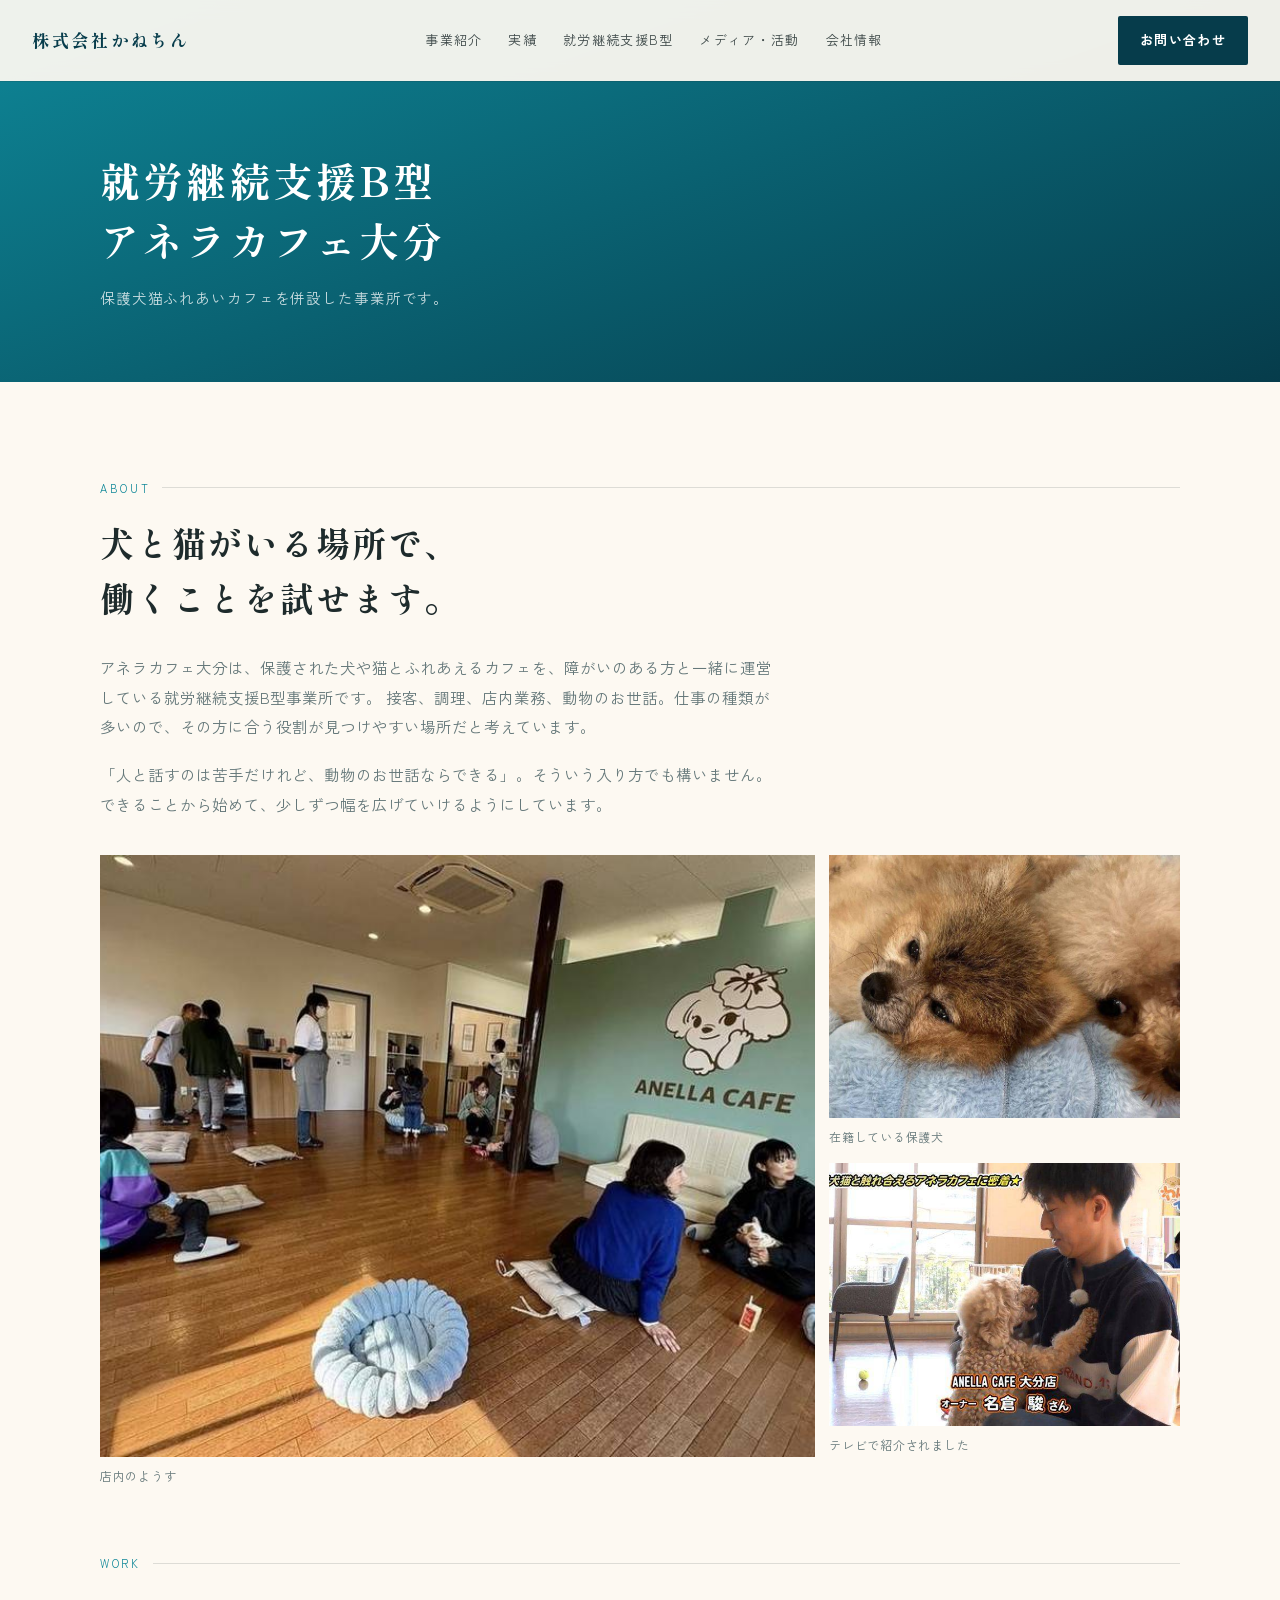
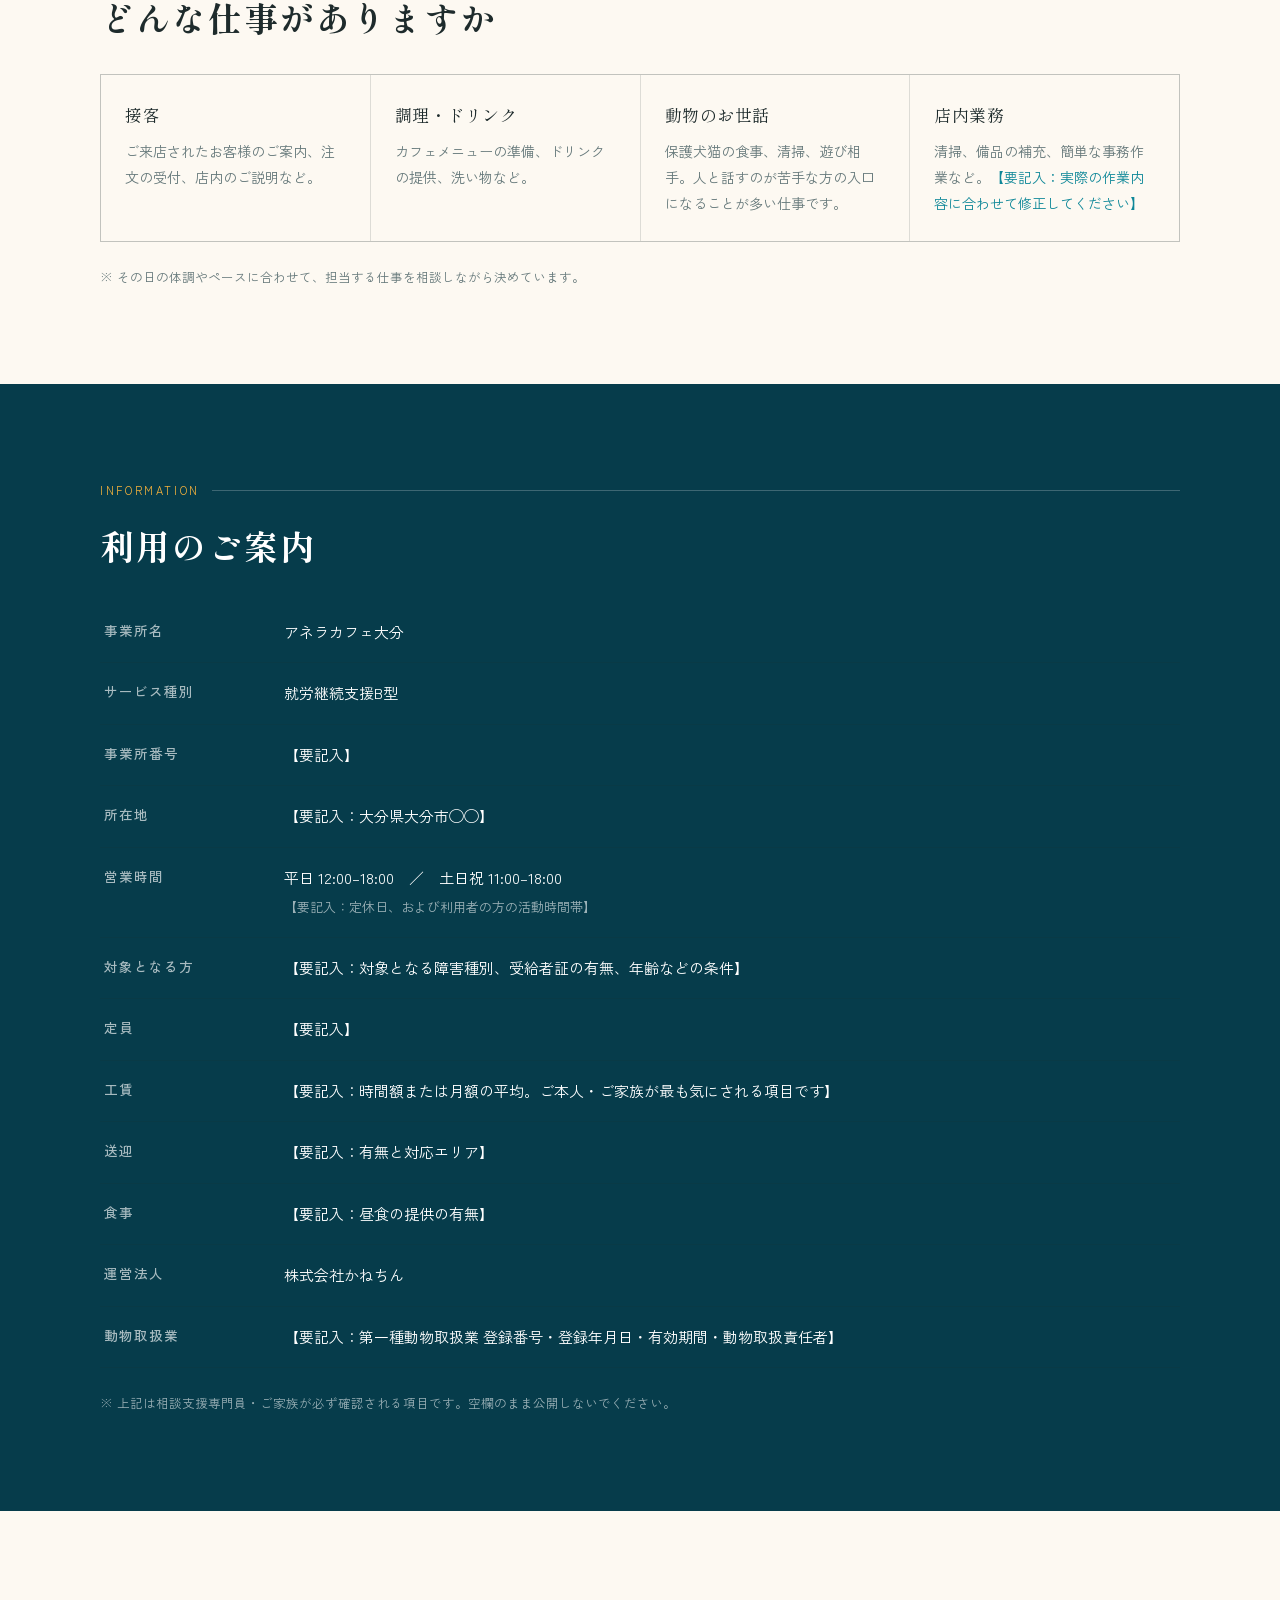
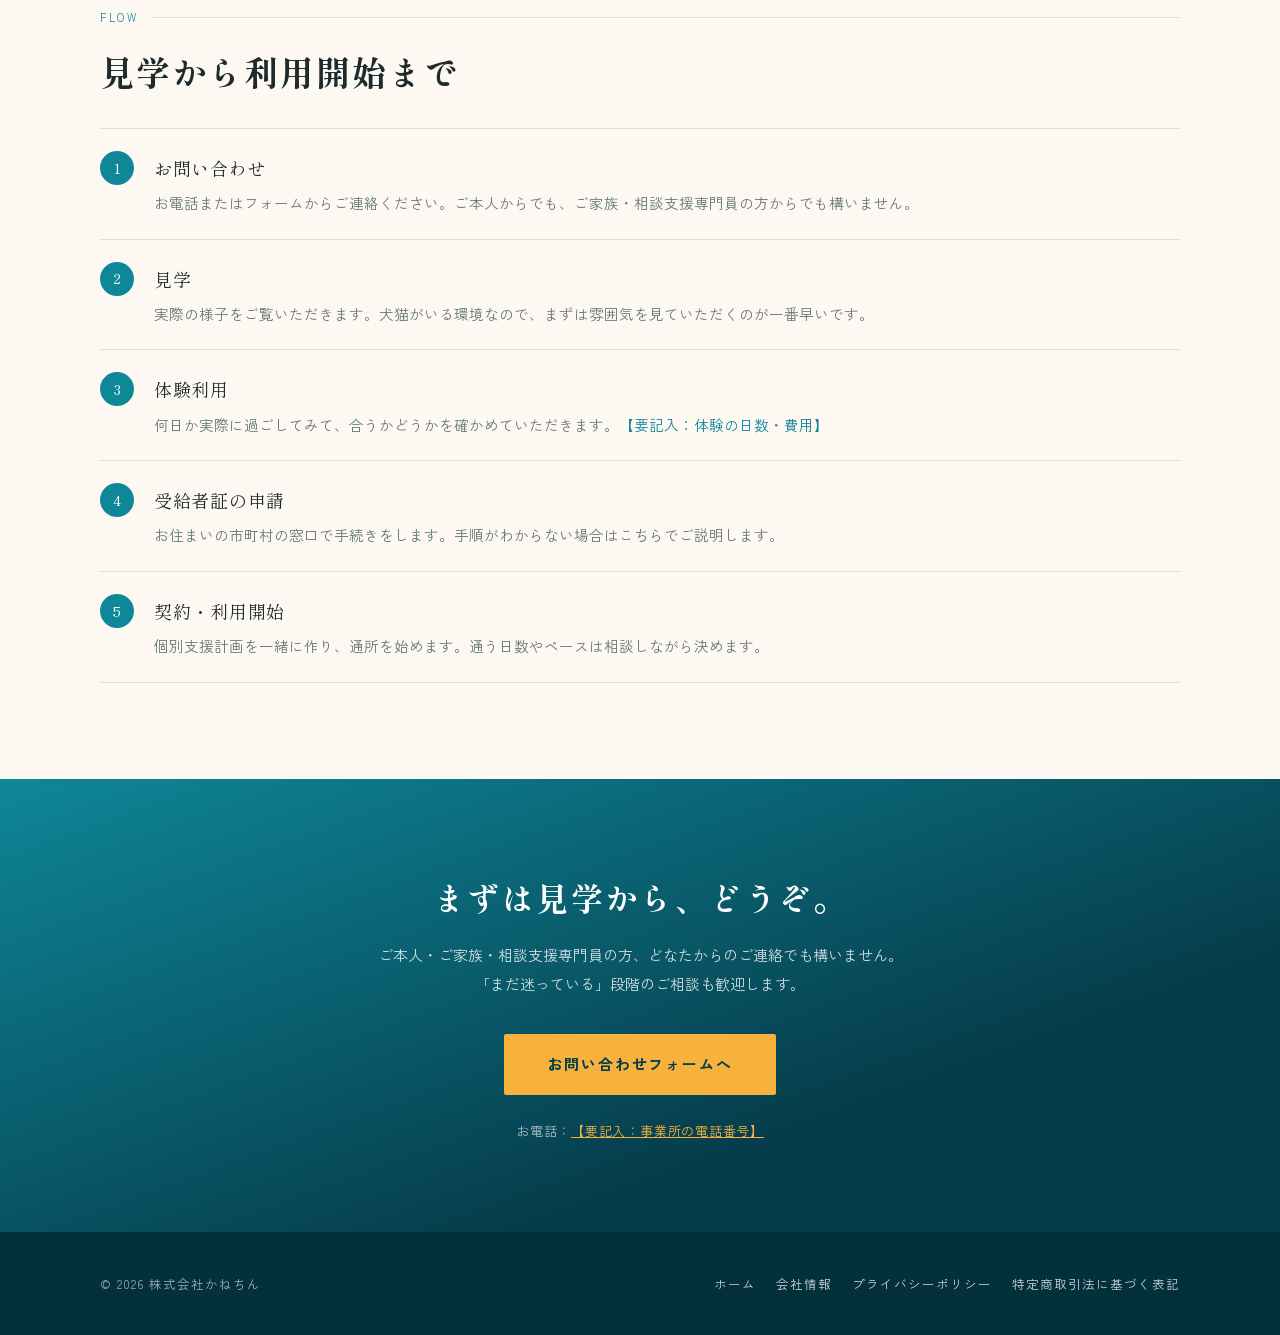
==== b-gata.html @ 8d13564e "fix: キャッシュバスターを追加（CSS キャッシュをバイパス）" ====
<!DOCTYPE html>
<html lang="ja">
<head>
<meta charset="UTF-8">
<meta name="viewport" content="width=device-width, initial-scale=1">
<title>就労継続支援B型 アネラカフェ大分｜株式会社かねちん</title>
<meta name="description" content="アネラカフェ大分は、保護犬猫ふれあいカフェを併設した就労継続支援B型事業所です。接客・調理・動物のお世話など、その方に合った働き方を一緒に見つけます。見学・体験を受け付けています。">

<link rel="icon" href="./favicon.png">
<link rel="preconnect" href="https://fonts.googleapis.com">
<link rel="preconnect" href="https://fonts.gstatic.com" crossorigin>
<link href="https://fonts.googleapis.com/css2?family=Shippori+Mincho+B1:wght@500;700&family=Zen+Kaku+Gothic+New:wght@400;500;700&display=swap" rel="stylesheet">
<link rel="stylesheet" href="./style.css?v=20260825">

<style>
.phead{background:linear-gradient(160deg,var(--sea),var(--sea-deep));color:#fff;padding:150px 0 70px}
.phead__ttl{font-family:var(--mincho);font-size:clamp(26px,5.6vw,40px);letter-spacing:.08em;line-height:1.5}
.phead__sub{margin-top:14px;color:rgba(255,255,255,.78);font-size:14.5px;letter-spacing:.06em}
.flow{counter-reset:step;display:grid;gap:0;border-top:1px solid var(--line)}
.flow__item{border-bottom:1px solid var(--line);padding:22px 0 22px 54px;position:relative}
.flow__item::before{
  counter-increment:step;content:counter(step);
  position:absolute;left:0;top:22px;width:34px;height:34px;border-radius:50%;
  background:var(--sea);color:#fff;display:flex;align-items:center;justify-content:center;
  font-family:var(--mincho);font-size:15px;
}
.flow__ttl{font-family:var(--mincho);font-size:18px;letter-spacing:.04em;margin-bottom:4px}
.flow__txt{font-size:14.5px;color:var(--gray)}
.work{display:grid;gap:1px;background:var(--line);border:1px solid var(--line)}
.work__cell{background:var(--sand);padding:24px}
.work__ttl{font-family:var(--mincho);font-size:17px;margin-bottom:8px;letter-spacing:.03em}
.work__txt{font-size:14px;color:var(--gray);line-height:1.85}
@media(min-width:720px){.work{grid-template-columns:repeat(2,1fr)}}
@media(min-width:1000px){.work{grid-template-columns:repeat(4,1fr)}}
</style>
</head>
<body>

<header class="hdr hdr--sub" id="hdr">
  <a href="./index.html" class="hdr__logo">
    <span class="hdr__logotext">株式会社かねちん</span>
    <!-- ロゴ画像が用意できたら上の行を消して下の2行を有効にしてください
    <img class="lg--light" src="./logo-white.svg" alt="株式会社かねちん">
    <img class="lg--dark" src="./logo.svg" alt="株式会社かねちん"> -->
  </a>
  <nav class="hdr__nav">
    <a href="./index.html#business">事業紹介</a>
    <a href="./jisseki.html">実績</a>
    <a href="./b-gata.html">就労継続支援B型</a>
    <a href="./index.html#media">メディア・活動</a>
    <a href="./index.html#company">会社情報</a>
  </nav>
  <button class="hdr__burger" id="burger" aria-label="メニューを開く" aria-expanded="false">
    <span></span><span></span><span></span>
  </button>
  <a class="hdr__cta" href="#contact">お問い合わせ</a>
</header>

<section class="phead">
  <div class="wrap">
    <h1 class="phead__ttl">就労継続支援B型<br>アネラカフェ大分</h1>
    <p class="phead__sub">保護犬猫ふれあいカフェを併設した事業所です。</p>
  </div>
</section>

<!-- ============ 概要 ============ -->
<section class="sec">
  <div class="wrap reveal">
    <p class="eyebrow">ABOUT</p>
    <h2 class="h2">犬と猫がいる場所で、<br>働くことを試せます。</h2>
    <p class="lead">
      アネラカフェ大分は、保護された犬や猫とふれあえるカフェを、障がいのある方と一緒に運営している就労継続支援B型事業所です。
      接客、調理、店内業務、動物のお世話。仕事の種類が多いので、その方に合う役割が見つけやすい場所だと考えています。
    </p>
    <p class="lead" style="margin-top:1.2em">
      「人と話すのは苦手だけれど、動物のお世話ならできる」。そういう入り方でも構いません。
      できることから始めて、少しずつ幅を広げていけるようにしています。
    </p>
    <div class="gallery gallery--wide" style="margin-top:36px">
      <figure>
        <img src="./img/anella-tennai.jpg" alt="アネラカフェ大分の店内" loading="lazy">
        <figcaption>店内のようす</figcaption>
      </figure>
      <figure>
        <img src="./img/biz-anella.jpg" alt="カフェでくつろぐ保護犬" loading="lazy">
        <figcaption>在籍している保護犬</figcaption>
      </figure>
      <figure>
        <img src="./img/media-anella-tv.jpg" alt="テレビで紹介された様子" loading="lazy">
        <figcaption>テレビで紹介されました</figcaption>
      </figure>
    </div>
  </div>
</section>

<!-- ============ 仕事の内容 ============ -->
<section class="sec sec--tight">
  <div class="wrap reveal">
    <p class="eyebrow">WORK</p>
    <h2 class="h2">どんな仕事がありますか</h2>
    <div class="work">
      <div class="work__cell">
        <div class="work__ttl">接客</div>
        <p class="work__txt">ご来店されたお客様のご案内、注文の受付、店内のご説明など。</p>
      </div>
      <div class="work__cell">
        <div class="work__ttl">調理・ドリンク</div>
        <p class="work__txt">カフェメニューの準備、ドリンクの提供、洗い物など。</p>
      </div>
      <div class="work__cell">
        <div class="work__ttl">動物のお世話</div>
        <p class="work__txt">保護犬猫の食事、清掃、遊び相手。人と話すのが苦手な方の入口になることが多い仕事です。</p>
      </div>
      <div class="work__cell">
        <div class="work__ttl">店内業務</div>
        <p class="work__txt">清掃、備品の補充、簡単な事務作業など。<span style="color:var(--sea)">【要記入：実際の作業内容に合わせて修正してください】</span></p>
      </div>
    </div>
    <p class="note">
      ※ その日の体調やペースに合わせて、担当する仕事を相談しながら決めています。
    </p>
  </div>
</section>

<!-- ============ 利用のご案内 ============ -->
<section class="sec sec--dark">
  <div class="wrap reveal">
    <p class="eyebrow">INFORMATION</p>
    <h2 class="h2">利用のご案内</h2>
    <table class="table" style="color:#fff">
      <tr><th style="color:rgba(255,255,255,.65)">事業所名</th><td>アネラカフェ大分</td></tr>
      <tr><th style="color:rgba(255,255,255,.65)">サービス種別</th><td>就労継続支援B型</td></tr>
      <tr><th style="color:rgba(255,255,255,.65)">事業所番号</th><td>【要記入】</td></tr>
      <tr><th style="color:rgba(255,255,255,.65)">所在地</th><td>【要記入：大分県大分市◯◯】</td></tr>
      <tr><th style="color:rgba(255,255,255,.65)">営業時間</th><td>平日 12:00–18:00　／　土日祝 11:00–18:00<br><span style="color:rgba(255,255,255,.6);font-size:13px">【要記入：定休日、および利用者の方の活動時間帯】</span></td></tr>
      <tr><th style="color:rgba(255,255,255,.65)">対象となる方</th><td>【要記入：対象となる障害種別、受給者証の有無、年齢などの条件】</td></tr>
      <tr><th style="color:rgba(255,255,255,.65)">定員</th><td>【要記入】</td></tr>
      <tr><th style="color:rgba(255,255,255,.65)">工賃</th><td>【要記入：時間額または月額の平均。ご本人・ご家族が最も気にされる項目です】</td></tr>
      <tr><th style="color:rgba(255,255,255,.65)">送迎</th><td>【要記入：有無と対応エリア】</td></tr>
      <tr><th style="color:rgba(255,255,255,.65)">食事</th><td>【要記入：昼食の提供の有無】</td></tr>
      <tr><th style="color:rgba(255,255,255,.65)">運営法人</th><td>株式会社かねちん</td></tr>
      <tr><th style="color:rgba(255,255,255,.65)">動物取扱業</th><td>【要記入：第一種動物取扱業 登録番号・登録年月日・有効期間・動物取扱責任者】</td></tr>
    </table>
    <p class="note">※ 上記は相談支援専門員・ご家族が必ず確認される項目です。空欄のまま公開しないでください。</p>
  </div>
</section>

<!-- ============ 見学から利用開始まで ============ -->
<section class="sec">
  <div class="wrap reveal">
    <p class="eyebrow">FLOW</p>
    <h2 class="h2">見学から利用開始まで</h2>
    <div class="flow">
      <div class="flow__item">
        <div class="flow__ttl">お問い合わせ</div>
        <p class="flow__txt">お電話またはフォームからご連絡ください。ご本人からでも、ご家族・相談支援専門員の方からでも構いません。</p>
      </div>
      <div class="flow__item">
        <div class="flow__ttl">見学</div>
        <p class="flow__txt">実際の様子をご覧いただきます。犬猫がいる環境なので、まずは雰囲気を見ていただくのが一番早いです。</p>
      </div>
      <div class="flow__item">
        <div class="flow__ttl">体験利用</div>
        <p class="flow__txt">何日か実際に過ごしてみて、合うかどうかを確かめていただきます。<span style="color:var(--sea)">【要記入：体験の日数・費用】</span></p>
      </div>
      <div class="flow__item">
        <div class="flow__ttl">受給者証の申請</div>
        <p class="flow__txt">お住まいの市町村の窓口で手続きをします。手順がわからない場合はこちらでご説明します。</p>
      </div>
      <div class="flow__item">
        <div class="flow__ttl">契約・利用開始</div>
        <p class="flow__txt">個別支援計画を一緒に作り、通所を始めます。通う日数やペースは相談しながら決めます。</p>
      </div>
    </div>
  </div>
</section>

<!-- ============ お問い合わせ ============ -->
<section class="cta" id="contact">
  <div class="wrap">
    <h2 class="cta__title">まずは見学から、どうぞ。</h2>
    <p class="cta__text">
      ご本人・ご家族・相談支援専門員の方、どなたからのご連絡でも構いません。<br>「まだ迷っている」段階のご相談も歓迎します。
    </p>
    <a class="btn" href="./index.html#contact">お問い合わせフォームへ</a>
    <p class="cta__sub">お電話：<a href="tel:0000000000">【要記入：事業所の電話番号】</a></p>
  </div>
</section>

<footer class="ftr">
  <div class="wrap ftr__inner">
    <div>
      <!-- ロゴ画像：<img class="ftr__logo" src="./logo-white.svg" alt="株式会社かねちん"> -->
      © <span id="yr"></span> 株式会社かねちん
    </div>
    <div class="ftr__links">
      <a href="./index.html">ホーム</a>
      <a href="./index.html#company">会社情報</a>
      <a href="./privacy.html">プライバシーポリシー</a>
      <a href="./tokushoho.html">特定商取引法に基づく表記</a>
    </div>
  </div>
</footer>

<script>
document.getElementById('yr').textContent = new Date().getFullYear();
const hdr = document.getElementById('hdr');
// モバイルメニュー
const burger = document.getElementById('burger');
if (burger) {
  const toggle = (open) => {
    hdr.classList.toggle('is-open', open);
    burger.setAttribute('aria-expanded', open ? 'true' : 'false');
    document.body.style.overflow = open ? 'hidden' : '';
  };
  burger.addEventListener('click', () => toggle(!hdr.classList.contains('is-open')));
  hdr.querySelectorAll('.hdr__nav a').forEach(a => a.addEventListener('click', () => toggle(false)));
  document.addEventListener('keydown', e => { if (e.key === 'Escape') toggle(false); });
}

const io = new IntersectionObserver((es) => {
  es.forEach(e => { if (e.isIntersecting) { e.target.classList.add('is-in'); io.unobserve(e.target); } });
}, {threshold:.12});
document.querySelectorAll('.reveal').forEach(el => io.observe(el));
</script>
</body>
</html>
---- style.css ----
/* ===========================================================
   株式会社かねちん コーポレートサイト 共通スタイル
   テーマ：宮崎の南国感（日向灘のターコイズ／夕陽／ハイビスカス）
   =========================================================== */
:root{
  --sea-deep:#063C4B;    /* 日向灘の深いところ */
  --sea:#0E8798;         /* 海 */
  --sea-bright:#35B6C0;  /* 浅瀬 */
  --sun:#F6B23C;         /* 陽 */
  --hibiscus:#E8563F;    /* ハイビスカス */
  --palm:#1C6B57;        /* 椰子 */
  --sand:#FDF9F2;        /* 白砂 */
  --sumi:#1E2B2C;
  --gray:#65787A;
  --line:rgba(30,43,44,.14);

  --mincho:"Shippori Mincho B1","Hiragino Mincho ProN",serif;
  --gothic:"Zen Kaku Gothic New","Hiragino Kaku Gothic ProN",sans-serif;
}

*{box-sizing:border-box;margin:0;padding:0}
html{scroll-behavior:smooth}
body{
  font-family:var(--gothic);color:var(--sumi);background:var(--sand);
  line-height:1.9;font-size:16px;-webkit-font-smoothing:antialiased;
}
a{color:inherit}
img{max-width:100%;display:block}
.wrap{width:min(1080px,90vw);margin:0 auto;position:relative}

/* ---------- ヘッダー ---------- */
.hdr{
  position:fixed;top:0;left:0;right:0;z-index:50;
  display:flex;align-items:center;justify-content:space-between;
  padding:16px min(5vw,32px);transition:background .4s ease,box-shadow .4s ease;
}
.hdr.is-solid{background:rgba(253,249,242,.94);box-shadow:0 1px 0 var(--line);backdrop-filter:blur(8px)}
.hdr__logo{display:flex;align-items:center;gap:10px;font-family:var(--mincho);font-weight:700;font-size:17px;letter-spacing:.16em;color:#fff;transition:color .4s ease;text-decoration:none}
.hdr__logo img{height:30px;width:auto}
.hdr__logo .lg--light{display:block}
.hdr__logo .lg--dark{display:none}
.hdr.is-solid .hdr__logo,.hdr--sub .hdr__logo{color:var(--sea-deep)}
.hdr.is-solid .hdr__logo .lg--light,.hdr--sub .hdr__logo .lg--light{display:none}
.hdr.is-solid .hdr__logo .lg--dark,.hdr--sub .hdr__logo .lg--dark{display:block}
.hdr__nav{display:none;gap:26px;font-size:13px;letter-spacing:.1em}
.hdr__nav a{color:#fff;text-decoration:none;opacity:.85;transition:opacity .2s,color .4s}
.hdr__nav a:hover{opacity:1}
.hdr.is-solid .hdr__nav a,.hdr--sub .hdr__nav a{color:var(--sumi)}
@media(min-width:900px){.hdr__nav{display:flex}}
.hdr--sub{background:rgba(253,249,242,.94);box-shadow:0 1px 0 var(--line);backdrop-filter:blur(8px)}

/* ---------- 椰子の葉の装飾 ---------- */
.palm{position:absolute;pointer-events:none;opacity:.13;z-index:1}
.palm--tl{top:-30px;left:-70px;width:280px;transform:rotate(12deg)}
.palm--br{bottom:-50px;right:-80px;width:340px;transform:rotate(-160deg)}
.palm--sec{top:20px;right:-60px;width:190px;opacity:.07;transform:rotate(-24deg)}
@media(max-width:720px){.palm--tl{width:180px;left:-60px}.palm--br{width:210px;right:-70px}.palm--sec{display:none}}

/* ---------- セクション共通 ---------- */
.sec{padding:96px 0;position:relative;overflow:hidden}
.sec--tight{padding-top:0}
.sec--dark{background:var(--sea-deep);color:#fff}
.sec--sea{background:linear-gradient(165deg,var(--sea) 0%,var(--sea-deep) 100%);color:#fff}
.eyebrow{font-size:11px;letter-spacing:.24em;color:var(--sea);display:flex;align-items:center;gap:12px;margin-bottom:18px}
.eyebrow::after{content:"";flex:1;height:1px;background:var(--line)}
.sec--dark .eyebrow,.sec--sea .eyebrow{color:var(--sun)}
.sec--dark .eyebrow::after,.sec--sea .eyebrow::after{background:rgba(255,255,255,.22)}
.h2{font-family:var(--mincho);font-weight:700;font-size:clamp(24px,4.6vw,34px);line-height:1.6;letter-spacing:.06em;margin-bottom:28px}
.h3{font-family:var(--mincho);font-weight:700;font-size:clamp(18px,3vw,22px);letter-spacing:.05em;margin-bottom:16px}
.lead{max-width:44em;color:var(--gray);font-size:15.5px}
.sec--dark .lead,.sec--sea .lead{color:rgba(255,255,255,.8)}
.note{font-size:12.5px;color:var(--gray);line-height:1.8;margin-top:24px}
.sec--dark .note,.sec--sea .note{color:rgba(255,255,255,.58)}

.reveal{opacity:0;transform:translateY(24px);transition:opacity .8s ease,transform .8s cubic-bezier(.16,1,.3,1)}
.reveal.is-in{opacity:1;transform:none}

/* ---------- 数字 ---------- */
.stats{display:grid;grid-template-columns:repeat(2,1fr);gap:1px;background:rgba(255,255,255,.18);border:1px solid rgba(255,255,255,.18);position:relative;z-index:2}
.stats__cell{background:var(--sea-deep);padding:28px 20px}
.stats__num{font-family:var(--mincho);font-size:clamp(28px,6.4vw,42px);color:var(--sun);line-height:1.2;letter-spacing:.02em}
.stats__num em{font-style:normal;font-size:.48em;margin-left:3px}
.stats__label{font-size:12px;letter-spacing:.1em;color:rgba(255,255,255,.72);margin-top:8px}
@media(min-width:760px){.stats{grid-template-columns:repeat(4,1fr)}}

/* ---------- 事業 ---------- */
.biz{border-top:1px solid var(--line);position:relative;z-index:2}
.biz__item{border-bottom:1px solid var(--line);padding:36px 0;display:grid;gap:14px}
.biz__tag{font-size:11px;letter-spacing:.18em;color:#fff;background:var(--sea);border-radius:2px;padding:4px 12px;justify-self:start}
.biz__item:nth-child(2) .biz__tag{background:var(--palm)}
.biz__item:nth-child(3) .biz__tag{background:var(--hibiscus)}
.biz__item:nth-child(4) .biz__tag{background:var(--sun);color:var(--sea-deep)}
.biz__name{font-family:var(--mincho);font-size:clamp(20px,3.6vw,26px);font-weight:700;letter-spacing:.04em}
.biz__name small{display:block;font-family:var(--gothic);font-size:12px;letter-spacing:.14em;color:var(--gray);font-weight:400;margin-top:6px}
.biz__desc{color:var(--gray);font-size:15px;max-width:40em}
.biz__link{font-size:13px;letter-spacing:.1em;color:var(--sea);text-decoration:none;border-bottom:1px solid currentColor;padding-bottom:2px;justify-self:start}
.biz__link:hover{color:var(--hibiscus)}
@media(min-width:900px){
  .biz__item{grid-template-columns:190px 1fr;align-items:start;column-gap:40px;padding:44px 0}
  .biz__tag{grid-row:span 5}
}

/* ---------- 実績カード ---------- */
.cases{display:grid;gap:1px;background:var(--line);border:1px solid var(--line);position:relative;z-index:2}
.case{background:var(--sand);padding:30px 26px;display:flex;flex-direction:column;gap:10px}
.sec--dark .cases,.sec--sea .cases{background:rgba(255,255,255,.18);border-color:rgba(255,255,255,.18)}
.sec--dark .case,.sec--sea .case{background:var(--sea-deep)}
.case__field{font-size:11px;letter-spacing:.16em;color:var(--sea)}
.sec--dark .case__field,.sec--sea .case__field{color:var(--sun)}
.case__result{font-family:var(--mincho);font-size:clamp(21px,3.4vw,26px);line-height:1.45;letter-spacing:.02em}
.case__result b{color:var(--hibiscus);font-weight:700}
.sec--dark .case__result b,.sec--sea .case__result b{color:var(--sun)}
.case__desc{font-size:14px;color:var(--gray);line-height:1.85}
.sec--dark .case__desc,.sec--sea .case__desc{color:rgba(255,255,255,.72)}
@media(min-width:720px){.cases{grid-template-columns:repeat(2,1fr)}}
@media(min-width:1000px){.cases--3{grid-template-columns:repeat(3,1fr)}}

/* ---------- メディア・活動 ---------- */
.media{display:grid;border-top:1px solid var(--line);position:relative;z-index:2}
.media__row{display:grid;gap:4px;padding:18px 0;border-bottom:1px solid var(--line)}
.media__date{font-size:12px;letter-spacing:.12em;color:var(--sea)}
.media__title{font-size:15px}
.media__title span{color:var(--gray);font-size:13.5px}
@media(min-width:720px){.media__row{grid-template-columns:150px 1fr;gap:24px;align-items:baseline}}

/* ---------- 沿革 ---------- */
.hist{border-left:1px solid var(--line);margin-left:6px;position:relative;z-index:2}
.hist__item{position:relative;padding:0 0 30px 28px}
.hist__item::before{content:"";position:absolute;left:-4px;top:12px;width:7px;height:7px;border-radius:50%;background:var(--sun)}
.hist__year{font-family:var(--mincho);font-size:15px;letter-spacing:.1em;color:var(--sea)}
.hist__text{font-size:15px;color:var(--sumi)}

/* ---------- SNSアカウント ---------- */
.accounts{display:grid;gap:1px;background:var(--line);border:1px solid var(--line);position:relative;z-index:2}
.account{background:var(--sand);padding:24px;text-decoration:none;display:grid;grid-template-columns:64px 1fr;gap:16px;align-items:start;transition:background .25s ease}
.account:hover{background:#fff}
.account__ava{width:64px;height:64px;border-radius:50%;object-fit:cover;background:linear-gradient(140deg,var(--sea-bright),var(--sea));display:flex;align-items:center;justify-content:center;color:#fff;font-family:var(--mincho);font-size:22px;letter-spacing:0;flex:none;overflow:hidden}
.account__body{display:flex;flex-direction:column;gap:4px;min-width:0}
.account__plat{font-size:11px;letter-spacing:.16em;color:var(--sea)}
.account__name{font-family:var(--mincho);font-size:17px;letter-spacing:.03em;line-height:1.5}
.account__handle{font-size:13px;color:var(--gray);letter-spacing:.04em}
.account__desc{font-size:13.5px;color:var(--gray);line-height:1.8;margin-top:4px}
@media(min-width:720px){.accounts{grid-template-columns:repeat(2,1fr)}}

/* ---------- 代表挨拶 ---------- */
.msg{display:grid;gap:32px;position:relative;z-index:2}
.msg__photo{aspect-ratio:4/5;background:linear-gradient(140deg,#dce9e6,#c3d8d4);display:flex;align-items:center;justify-content:center;color:var(--gray);font-size:12px;letter-spacing:.14em}
.msg__body p{margin-bottom:1.2em;font-size:15.5px}
.msg__sign{font-family:var(--mincho);font-size:19px;letter-spacing:.1em;margin-top:24px}
.msg__sign small{display:block;font-family:var(--gothic);font-size:12px;letter-spacing:.14em;color:var(--gray);margin-bottom:4px}
@media(min-width:900px){.msg{grid-template-columns:320px 1fr;gap:56px;align-items:start}}

/* ---------- 表 ---------- */
.table{width:100%;border-collapse:collapse;font-size:15px;position:relative;z-index:2}
.table th,.table td{border-bottom:1px solid var(--line);padding:16px 4px;text-align:left;vertical-align:top}
.table th{width:110px;font-weight:500;color:var(--gray);font-size:13.5px;letter-spacing:.08em}
@media(min-width:720px){.table th{width:180px}}

/* ---------- CTA ---------- */
.cta{background:linear-gradient(160deg,var(--sea) 0%,var(--sea-deep) 70%);color:#fff;padding:88px 0;text-align:center;position:relative;overflow:hidden}
.cta__title{font-family:var(--mincho);font-size:clamp(22px,4.6vw,32px);letter-spacing:.08em;margin-bottom:14px}
.cta__text{color:rgba(255,255,255,.8);font-size:15px;margin-bottom:36px}
.btn{display:inline-block;text-decoration:none;background:var(--sun);color:var(--sea-deep);font-weight:700;padding:16px 44px;letter-spacing:.12em;font-size:15px;border-radius:2px;transition:transform .2s ease,box-shadow .2s ease}
.btn:hover{transform:translateY(-2px);box-shadow:0 10px 26px rgba(246,178,60,.3)}
.btn--ghost{background:transparent;color:var(--sun);border:1px solid var(--sun)}
.cta__sub{margin-top:24px;font-size:13px;color:rgba(255,255,255,.65);letter-spacing:.06em}
.cta__sub a{color:var(--sun)}

/* ---------- フッター ---------- */
.ftr{background:#04303C;color:rgba(255,255,255,.6);padding:40px 0;font-size:12.5px;letter-spacing:.08em}
.ftr__inner{display:flex;flex-direction:column;gap:16px}
.ftr__logo{height:26px;width:auto;margin-bottom:10px;opacity:.9}
.ftr__links{display:flex;gap:20px;flex-wrap:wrap}
.ftr__links a{text-decoration:none;color:rgba(255,255,255,.78)}
.ftr__links a:hover{color:var(--sun)}
@media(min-width:720px){.ftr__inner{flex-direction:row;justify-content:space-between;align-items:center}}

:focus-visible{outline:2px solid var(--sun);outline-offset:3px}
@media(prefers-reduced-motion:reduce){
  *{animation:none!important;transition:none!important}
  .reveal{opacity:1;transform:none}
}

/* ---------- 写真プレースホルダ共通 ---------- */
.ph{
  position:relative;width:100%;background:linear-gradient(140deg,#DDEAE7,#BFD6D3);
  display:flex;align-items:center;justify-content:center;text-align:center;
  color:#5C7C79;font-size:12px;letter-spacing:.1em;line-height:1.8;padding:12px;
}
.ph::after{
  content:"";position:absolute;inset:8px;border:1px dashed rgba(92,124,121,.45);
}
.ph span{position:relative;z-index:1}

/* ---------- 事業ブロックの写真 ---------- */
.biz__photo{width:100%;aspect-ratio:4/3;object-fit:cover;order:-1}
@media(min-width:900px){
  .biz__item{grid-template-columns:170px 1fr 300px;column-gap:36px}
  .biz__tag{grid-row:span 6}
  .biz__photo{grid-column:3;grid-row:1 / span 6;order:0;aspect-ratio:3/4;align-self:start}
}

/* ---------- 活動風景ギャラリー ---------- */
.gallery{display:grid;grid-template-columns:repeat(2,1fr);gap:10px;position:relative;z-index:2}
.gallery figure{margin:0}
.gallery img,.gallery .ph{width:100%;aspect-ratio:4/3;object-fit:cover;object-position:center}
.gallery figcaption{font-size:12px;color:var(--gray);margin-top:8px;letter-spacing:.06em}
.gallery--wide figure:first-child{grid-column:span 2}
@media(min-width:760px){
  .gallery{grid-template-columns:repeat(3,1fr);gap:14px}
  .gallery--wide figure:first-child{grid-column:span 2;grid-row:span 2}
  .gallery--wide figure:first-child .ph,.gallery--wide figure:first-child img{aspect-ratio:auto;height:100%;min-height:300px}
}

/* ---------- ヒーロー背景写真（任意） ---------- */
.hero__bg{position:absolute;inset:0;object-fit:cover;width:100%;height:100%;opacity:.42;z-index:0}

/* ---------- 実績カードのスクリーンショット ---------- */
.case__shot{
  width:100%;aspect-ratio:4/3;object-fit:cover;object-position:top center;
  border:1px solid var(--line);background:#fff;margin-bottom:4px;
}
.sec--dark .case__shot,.sec--sea .case__shot{border-color:rgba(255,255,255,.2)}

/* ---------- 事業ブロックに複数の画像を積む ---------- */
.biz__photos{display:grid;gap:10px;order:-1}
.biz__photos img{width:100%;display:block}
.biz__photos .shot{aspect-ratio:16/10;object-fit:cover;object-position:top center;border:1px solid var(--line)}
.biz__photos .logo{background:#fff;border:1px solid var(--line);padding:16px 18px;object-fit:contain;aspect-ratio:16/6}
@media(min-width:900px){
  .biz__photos{grid-column:3;grid-row:1 / span 6;order:0;align-self:start}
}

/* ---------- ヘッダーのお問い合わせボタン ---------- */
.hdr{gap:16px}
.hdr__cta{
  display:inline-block;text-decoration:none;flex:none;
  background:var(--sea-deep);color:#fff;font-weight:700;
  font-size:13px;letter-spacing:.1em;padding:12px 22px;border-radius:2px;
  transition:background .25s ease;
}
.hdr__cta:hover{background:var(--hi,var(--sun));color:var(--sea-deep)}
.hdr:not(.is-solid):not(.hdr--sub) .hdr__cta{background:rgba(255,255,255,.15);border:1px solid rgba(255,255,255,.55);backdrop-filter:blur(4px)}
.hdr:not(.is-solid):not(.hdr--sub) .hdr__cta:hover{background:#fff;color:var(--sea-deep)}
@media(max-width:899px){
  .hdr__cta{margin-left:auto;padding:10px 16px;font-size:12px}
}

/* ---------- 追従ヘッダー：スクロールしたらすぐ不透明に ---------- */
.hdr{transition:background .3s ease, box-shadow .3s ease, padding .3s ease}
.hdr.is-solid{padding-top:10px;padding-bottom:10px;box-shadow:0 2px 14px rgba(6,60,75,.10)}

/* ---------- モバイルメニュー ---------- */
.hdr__burger{
  display:flex;flex-direction:column;justify-content:center;gap:5px;
  width:40px;height:40px;border:0;background:transparent;cursor:pointer;padding:8px;flex:none;
}
.hdr__burger span{display:block;height:2px;background:#fff;transition:transform .3s ease,opacity .2s ease}
.hdr.is-solid .hdr__burger span,.hdr--sub .hdr__burger span{background:var(--sea-deep)}
.hdr.is-open .hdr__burger span:nth-child(1){transform:translateY(7px) rotate(45deg)}
.hdr.is-open .hdr__burger span:nth-child(2){opacity:0}
.hdr.is-open .hdr__burger span:nth-child(3){transform:translateY(-7px) rotate(-45deg)}
@media(min-width:900px){.hdr__burger{display:none}}

@media(max-width:899px){
  .hdr__nav{
    position:fixed;top:0;left:0;right:0;bottom:0;
    background:var(--sea-deep);
    display:flex;flex-direction:column;align-items:center;justify-content:center;gap:0;
    opacity:0;visibility:hidden;transition:opacity .3s ease,visibility .3s ease;z-index:-1;
  }
  .hdr.is-open .hdr__nav{opacity:1;visibility:visible;z-index:1}
  .hdr__nav a,.hdr.is-solid .hdr__nav a,.hdr--sub .hdr__nav a{
    color:#fff;font-family:var(--mincho);font-size:19px;letter-spacing:.12em;
    padding:16px 0;opacity:1;
  }
  .hdr.is-open .hdr__cta{position:relative;z-index:2;background:var(--sun);color:var(--sea-deep);border-color:var(--sun)}
  .hdr.is-open .hdr__burger span{background:#fff}
}

/* ロゴ画像が入るまでの社名テキスト */
.hdr__logotext{font-family:var(--mincho);font-weight:700;font-size:17px;letter-spacing:.16em}
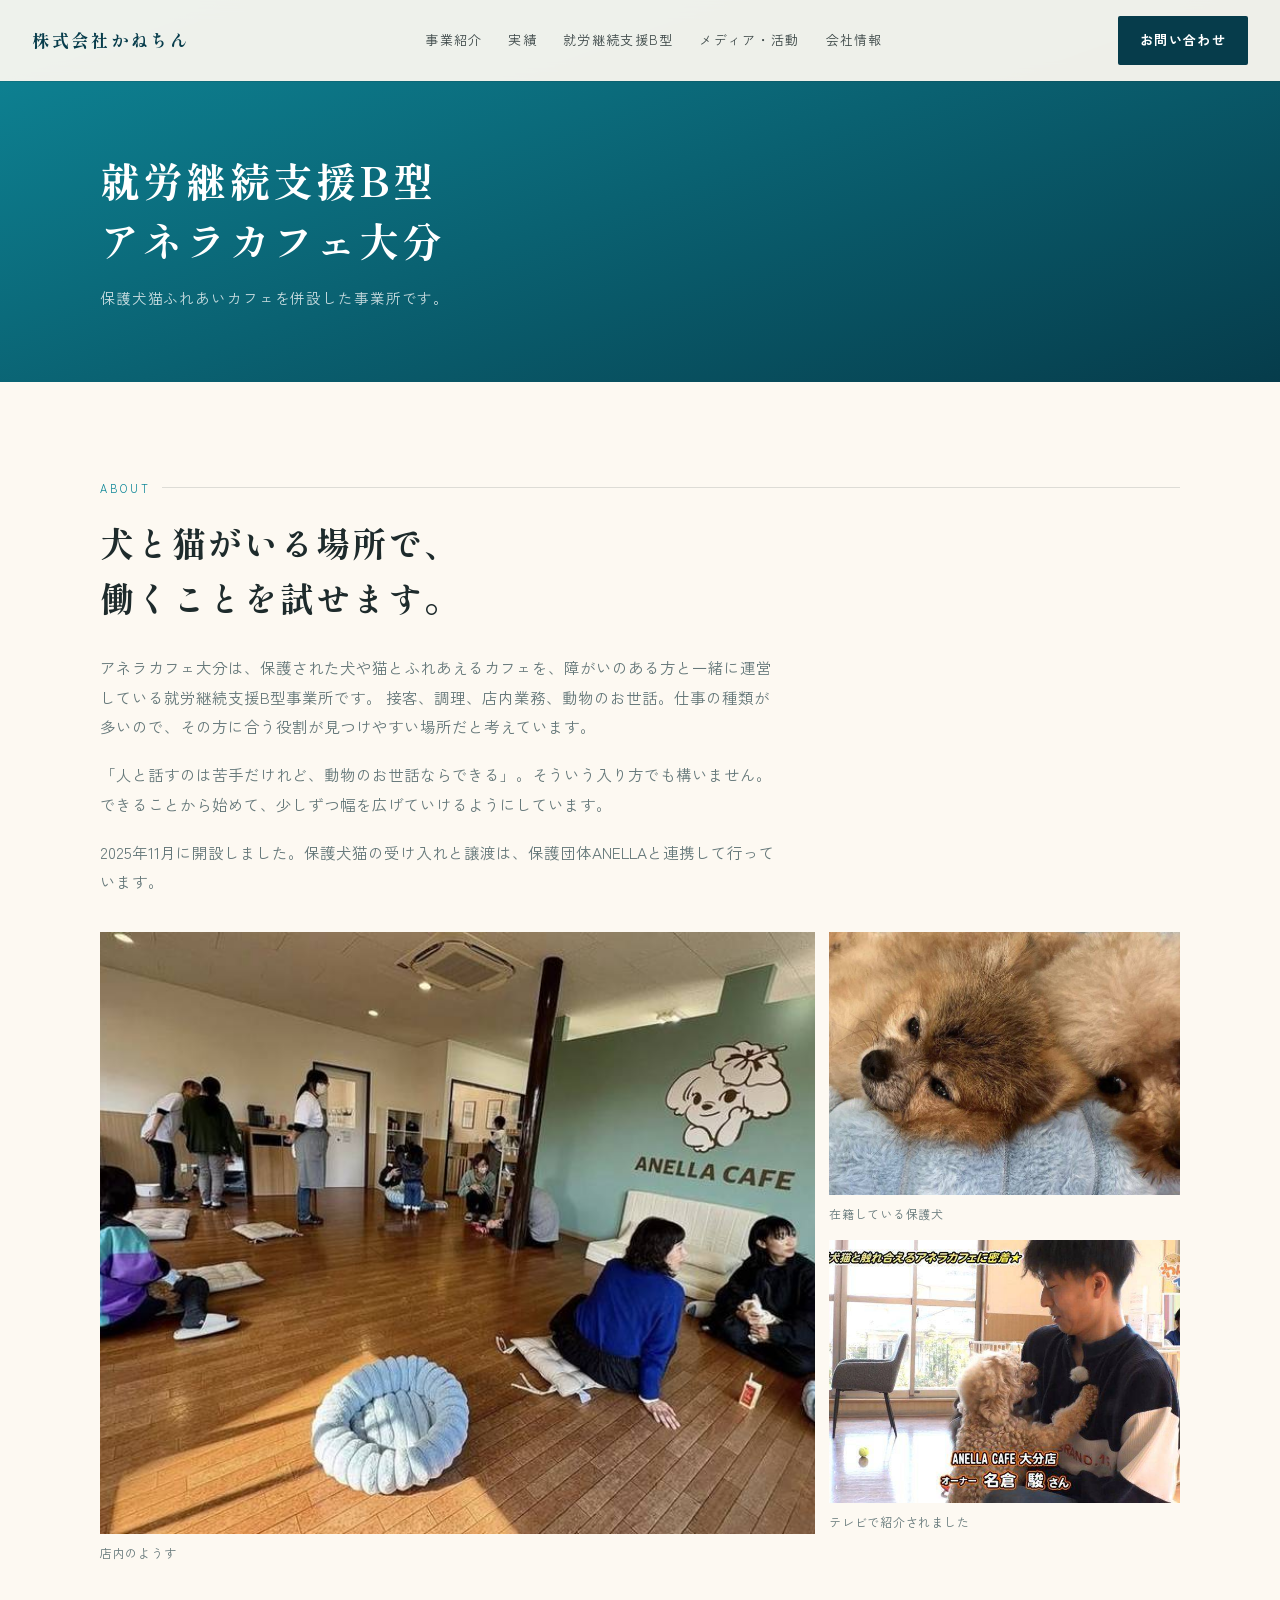
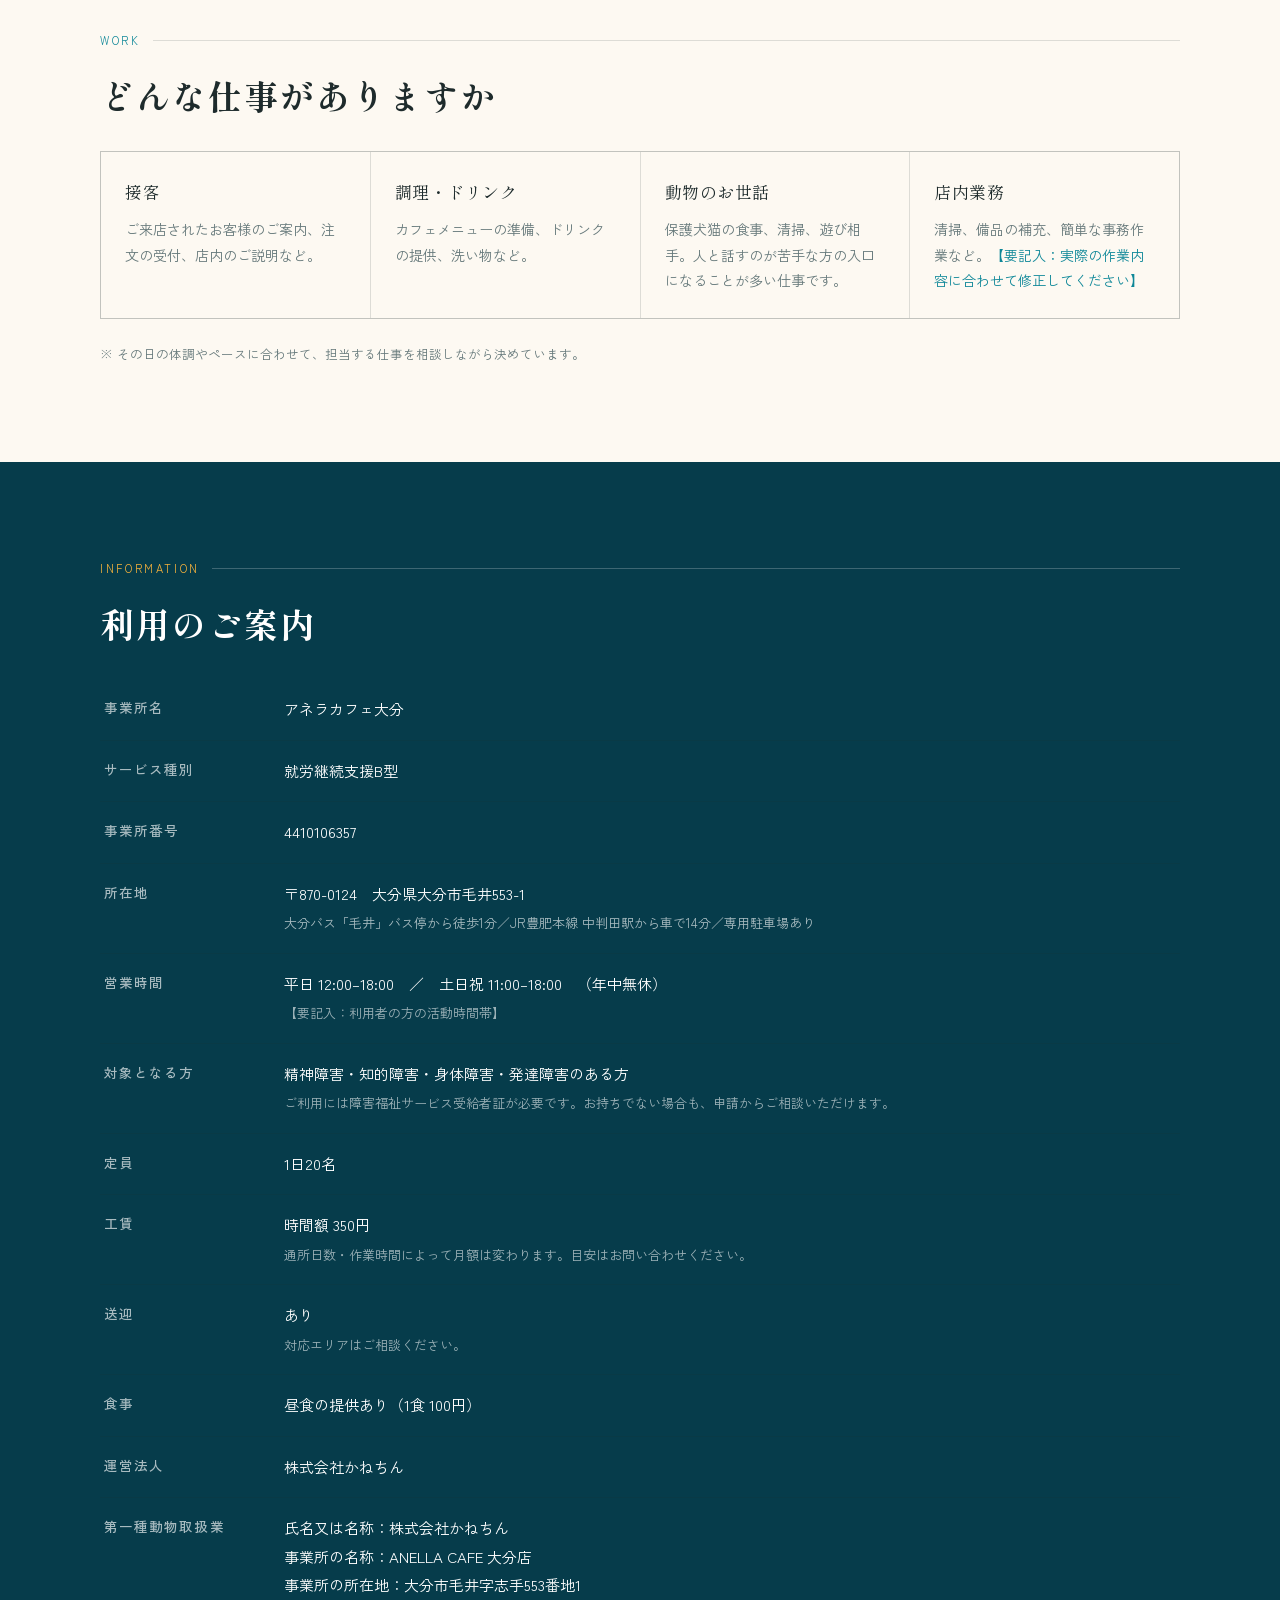
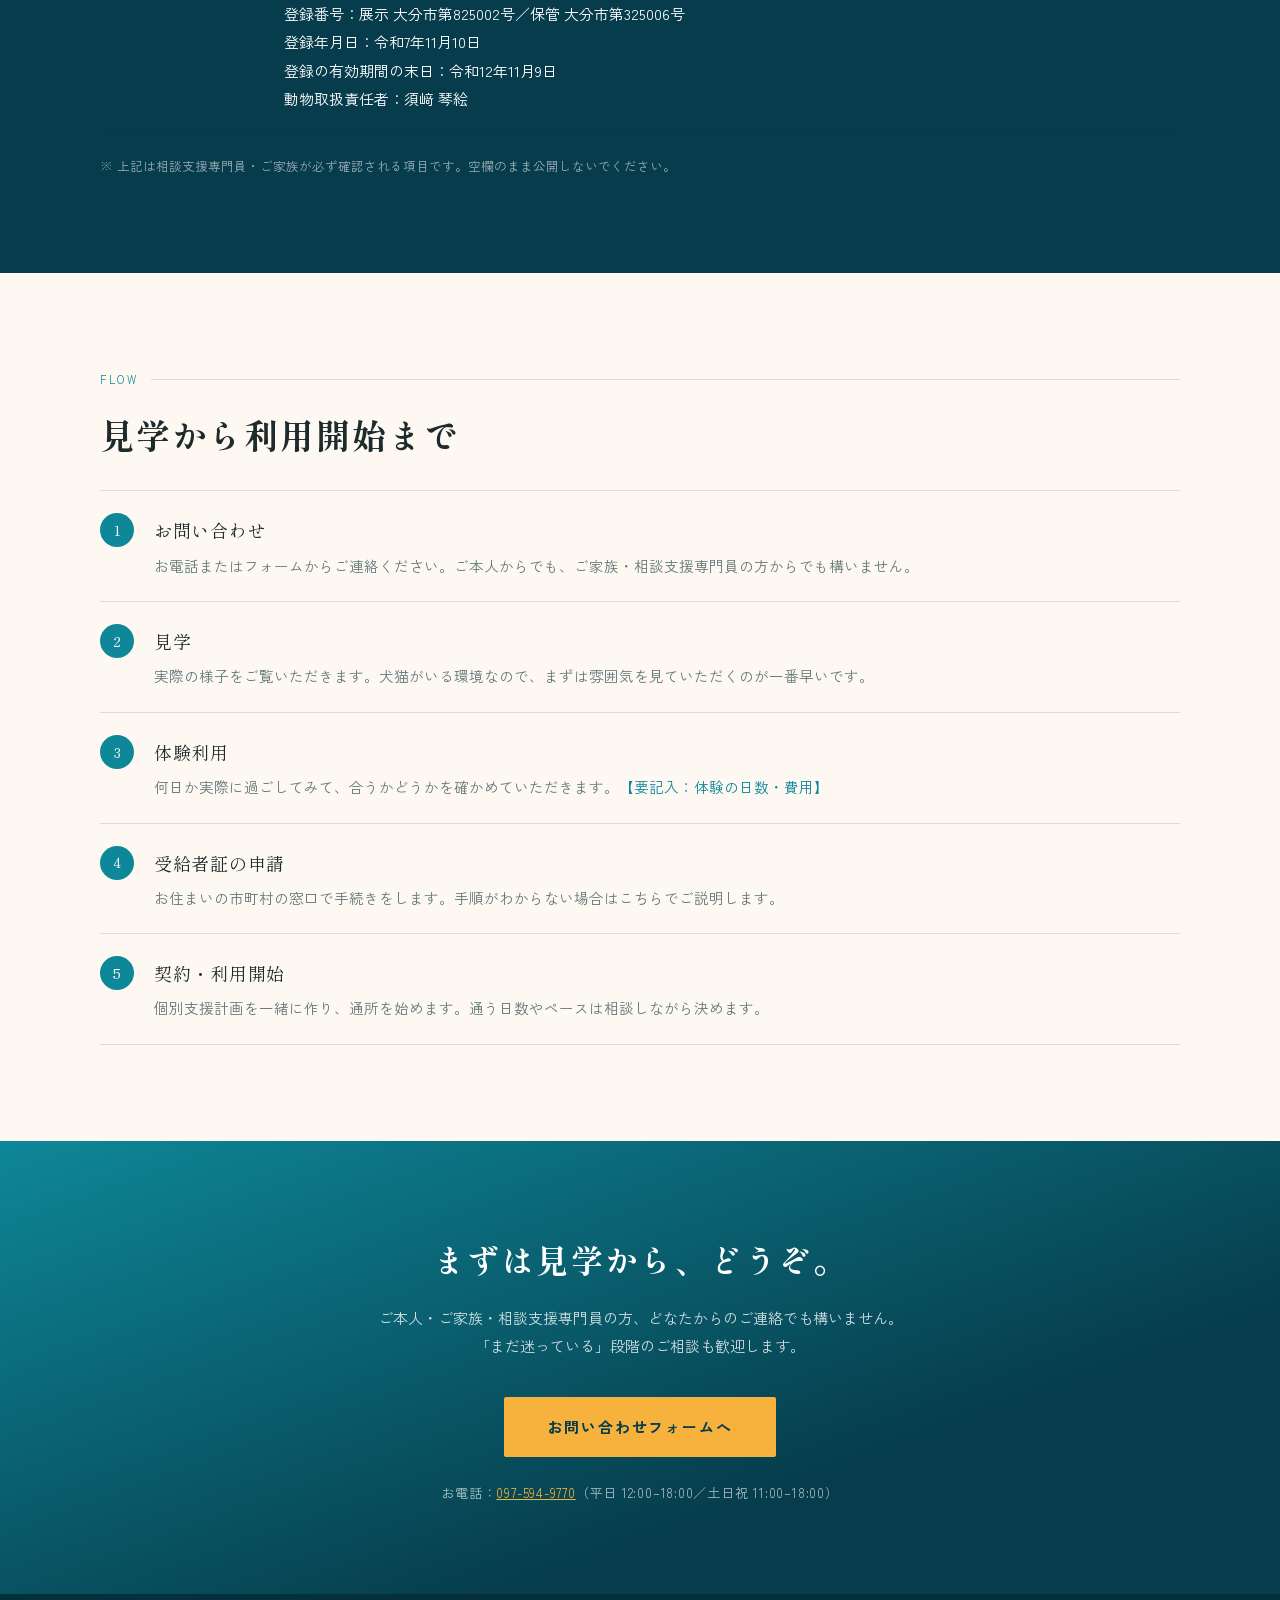
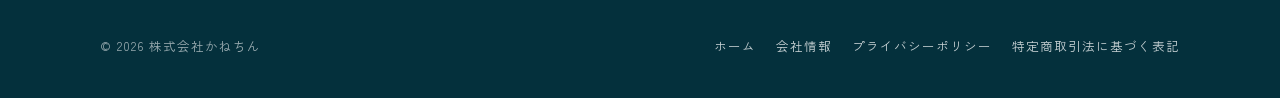
==== commit 51522cda: "サイト更新：実績ページ刷新、サムネイル19点追加、スタイル調整 zip配布物（kanetin-site.zip）の内容を反映。 HTML/CSSの文言・デザインおよび【要記入】箇所は未変更。" ====
--- a/b-gata.html
+++ b/b-gata.html
@@ -10,7 +10,7 @@
 <link rel="preconnect" href="https://fonts.googleapis.com">
 <link rel="preconnect" href="https://fonts.gstatic.com" crossorigin>
 <link href="https://fonts.googleapis.com/css2?family=Shippori+Mincho+B1:wght@500;700&family=Zen+Kaku+Gothic+New:wght@400;500;700&display=swap" rel="stylesheet">
-<link rel="stylesheet" href="./style.css?v=20260825">
+<link rel="stylesheet" href="./style.css">
 
 <style>
 .phead{background:linear-gradient(160deg,var(--sea),var(--sea-deep));color:#fff;padding:150px 0 70px}
@@ -76,6 +76,9 @@
       「人と話すのは苦手だけれど、動物のお世話ならできる」。そういう入り方でも構いません。
       できることから始めて、少しずつ幅を広げていけるようにしています。
     </p>
+    <p class="lead" style="margin-top:1.2em">
+      2025年11月に開設しました。保護犬猫の受け入れと譲渡は、保護団体ANELLAと連携して行っています。
+    </p>
     <div class="gallery gallery--wide" style="margin-top:36px">
       <figure>
         <img src="./img/anella-tennai.jpg" alt="アネラカフェ大分の店内" loading="lazy">
@@ -130,16 +133,16 @@
     <table class="table" style="color:#fff">
       <tr><th style="color:rgba(255,255,255,.65)">事業所名</th><td>アネラカフェ大分</td></tr>
       <tr><th style="color:rgba(255,255,255,.65)">サービス種別</th><td>就労継続支援B型</td></tr>
-      <tr><th style="color:rgba(255,255,255,.65)">事業所番号</th><td>【要記入】</td></tr>
-      <tr><th style="color:rgba(255,255,255,.65)">所在地</th><td>【要記入：大分県大分市◯◯】</td></tr>
-      <tr><th style="color:rgba(255,255,255,.65)">営業時間</th><td>平日 12:00–18:00　／　土日祝 11:00–18:00<br><span style="color:rgba(255,255,255,.6);font-size:13px">【要記入：定休日、および利用者の方の活動時間帯】</span></td></tr>
-      <tr><th style="color:rgba(255,255,255,.65)">対象となる方</th><td>【要記入：対象となる障害種別、受給者証の有無、年齢などの条件】</td></tr>
-      <tr><th style="color:rgba(255,255,255,.65)">定員</th><td>【要記入】</td></tr>
-      <tr><th style="color:rgba(255,255,255,.65)">工賃</th><td>【要記入：時間額または月額の平均。ご本人・ご家族が最も気にされる項目です】</td></tr>
-      <tr><th style="color:rgba(255,255,255,.65)">送迎</th><td>【要記入：有無と対応エリア】</td></tr>
-      <tr><th style="color:rgba(255,255,255,.65)">食事</th><td>【要記入：昼食の提供の有無】</td></tr>
+      <tr><th style="color:rgba(255,255,255,.65)">事業所番号</th><td>4410106357</td></tr>
+      <tr><th style="color:rgba(255,255,255,.65)">所在地</th><td>〒870-0124　大分県大分市毛井553-1<br><span style="color:rgba(255,255,255,.65);font-size:13px">大分バス「毛井」バス停から徒歩1分／JR豊肥本線 中判田駅から車で14分／専用駐車場あり</span></td></tr>
+      <tr><th style="color:rgba(255,255,255,.65)">営業時間</th><td>平日 12:00–18:00　／　土日祝 11:00–18:00　（年中無休）<br><span style="color:rgba(255,255,255,.6);font-size:13px">【要記入：利用者の方の活動時間帯】</span></td></tr>
+      <tr><th style="color:rgba(255,255,255,.65)">対象となる方</th><td>精神障害・知的障害・身体障害・発達障害のある方<br><span style="color:rgba(255,255,255,.6);font-size:13px">ご利用には障害福祉サービス受給者証が必要です。お持ちでない場合も、申請からご相談いただけます。</span></td></tr>
+      <tr><th style="color:rgba(255,255,255,.65)">定員</th><td>1日20名</td></tr>
+      <tr><th style="color:rgba(255,255,255,.65)">工賃</th><td>時間額 350円<br><span style="color:rgba(255,255,255,.6);font-size:13px">通所日数・作業時間によって月額は変わります。目安はお問い合わせください。</span></td></tr>
+      <tr><th style="color:rgba(255,255,255,.65)">送迎</th><td>あり<br><span style="color:rgba(255,255,255,.6);font-size:13px">対応エリアはご相談ください。</span></td></tr>
+      <tr><th style="color:rgba(255,255,255,.65)">食事</th><td>昼食の提供あり（1食 100円）</td></tr>
       <tr><th style="color:rgba(255,255,255,.65)">運営法人</th><td>株式会社かねちん</td></tr>
-      <tr><th style="color:rgba(255,255,255,.65)">動物取扱業</th><td>【要記入：第一種動物取扱業 登録番号・登録年月日・有効期間・動物取扱責任者】</td></tr>
+      <tr><th style="color:rgba(255,255,255,.65)">第一種動物取扱業</th><td>氏名又は名称：株式会社かねちん<br>事業所の名称：ANELLA CAFE 大分店<br>事業所の所在地：大分市毛井字志手553番地1<br>登録番号：展示 大分市第825002号／保管 大分市第325006号<br>登録年月日：令和7年11月10日<br>登録の有効期間の末日：令和12年11月9日<br>動物取扱責任者：須﨑 琴絵</td></tr>
     </table>
     <p class="note">※ 上記は相談支援専門員・ご家族が必ず確認される項目です。空欄のまま公開しないでください。</p>
   </div>
@@ -183,7 +186,7 @@
       ご本人・ご家族・相談支援専門員の方、どなたからのご連絡でも構いません。<br>「まだ迷っている」段階のご相談も歓迎します。
     </p>
     <a class="btn" href="./index.html#contact">お問い合わせフォームへ</a>
-    <p class="cta__sub">お電話：<a href="tel:0000000000">【要記入：事業所の電話番号】</a></p>
+    <p class="cta__sub">お電話：<a href="tel:0975949770">097-594-9770</a>（平日 12:00–18:00／土日祝 11:00–18:00）</p>
   </div>
 </section>
 
--- a/style.css
+++ b/style.css
@@ -203,7 +203,7 @@
 /* ---------- 活動風景ギャラリー ---------- */
 .gallery{display:grid;grid-template-columns:repeat(2,1fr);gap:10px;position:relative;z-index:2}
 .gallery figure{margin:0}
-.gallery img,.gallery .ph{width:100%;aspect-ratio:4/3;object-fit:cover;object-position:center}
+.gallery img,.gallery .ph{width:100%;aspect-ratio:4/3;object-fit:cover}
 .gallery figcaption{font-size:12px;color:var(--gray);margin-top:8px;letter-spacing:.06em}
 .gallery--wide figure:first-child{grid-column:span 2}
 @media(min-width:760px){
@@ -280,3 +280,52 @@
 
 /* ロゴ画像が入るまでの社名テキスト */
 .hdr__logotext{font-family:var(--mincho);font-weight:700;font-size:17px;letter-spacing:.16em}
+
+/* ---------- 数字の内訳 ---------- */
+.breakdown{margin-top:28px;position:relative;z-index:2}
+.breakdown__ttl{font-size:12px;letter-spacing:.16em;color:var(--sun);margin-bottom:12px}
+.breakdown__grid{display:grid;grid-template-columns:repeat(2,1fr);gap:1px;background:rgba(255,255,255,.16);border:1px solid rgba(255,255,255,.16)}
+.breakdown__cell{background:var(--sea-deep);padding:16px 18px;display:flex;justify-content:space-between;align-items:baseline;gap:12px}
+.breakdown__name{font-size:13px;color:rgba(255,255,255,.85);line-height:1.5}
+.breakdown__name small{display:block;font-size:11px;color:rgba(255,255,255,.5);letter-spacing:.04em}
+.breakdown__num{font-family:var(--mincho);font-size:19px;color:#fff;white-space:nowrap}
+@media(min-width:900px){.breakdown__grid{grid-template-columns:repeat(4,1fr)}}
+
+/* ---------- 対談動画（サムネ付き） ---------- */
+.videos{display:grid;gap:16px}
+.videos a{
+  display:grid;grid-template-columns:132px 1fr;gap:14px;align-items:center;
+  text-decoration:none;border-bottom:1px solid var(--line);padding-bottom:16px;
+}
+.sec--dark .videos a,.sec--sea .videos a{border-color:rgba(255,255,255,.2)}
+.videos__thumb{
+  width:132px;aspect-ratio:16/9;object-fit:cover;border-radius:2px;
+  background:rgba(255,255,255,.1);
+}
+.videos__thumb--none{
+  display:flex;align-items:center;justify-content:center;
+  font-size:10px;letter-spacing:.1em;color:rgba(255,255,255,.6);
+  border:1px solid rgba(255,255,255,.25);
+}
+.videos__body{display:flex;flex-direction:column;gap:4px;min-width:0}
+.videos__tag{font-size:10px;letter-spacing:.16em;color:var(--sun)}
+.videos__ttl{font-size:14.5px;line-height:1.6;transition:color .2s}
+.videos a:hover .videos__ttl{color:var(--sun)}
+@media(min-width:760px){
+  .videos{grid-template-columns:repeat(2,1fr);gap:20px}
+  .videos__thumb{width:150px}
+  .videos a{grid-template-columns:150px 1fr}
+}
+
+/* ---------- 実績カード（動画つき） ---------- */
+a.case{text-decoration:none;transition:background .25s ease}
+.sec--dark a.case:hover,.sec--sea a.case:hover{background:#0b4c5c}
+.case__thumb{width:100%;aspect-ratio:16/9;object-fit:cover;border-radius:2px;margin-bottom:4px}
+.case__play{
+  display:inline-flex;align-items:center;gap:6px;margin-top:auto;padding-top:6px;
+  font-size:12px;letter-spacing:.08em;color:var(--sun);
+}
+.case__play::before{
+  content:"";width:0;height:0;border-left:8px solid var(--sun);
+  border-top:5px solid transparent;border-bottom:5px solid transparent;
+}
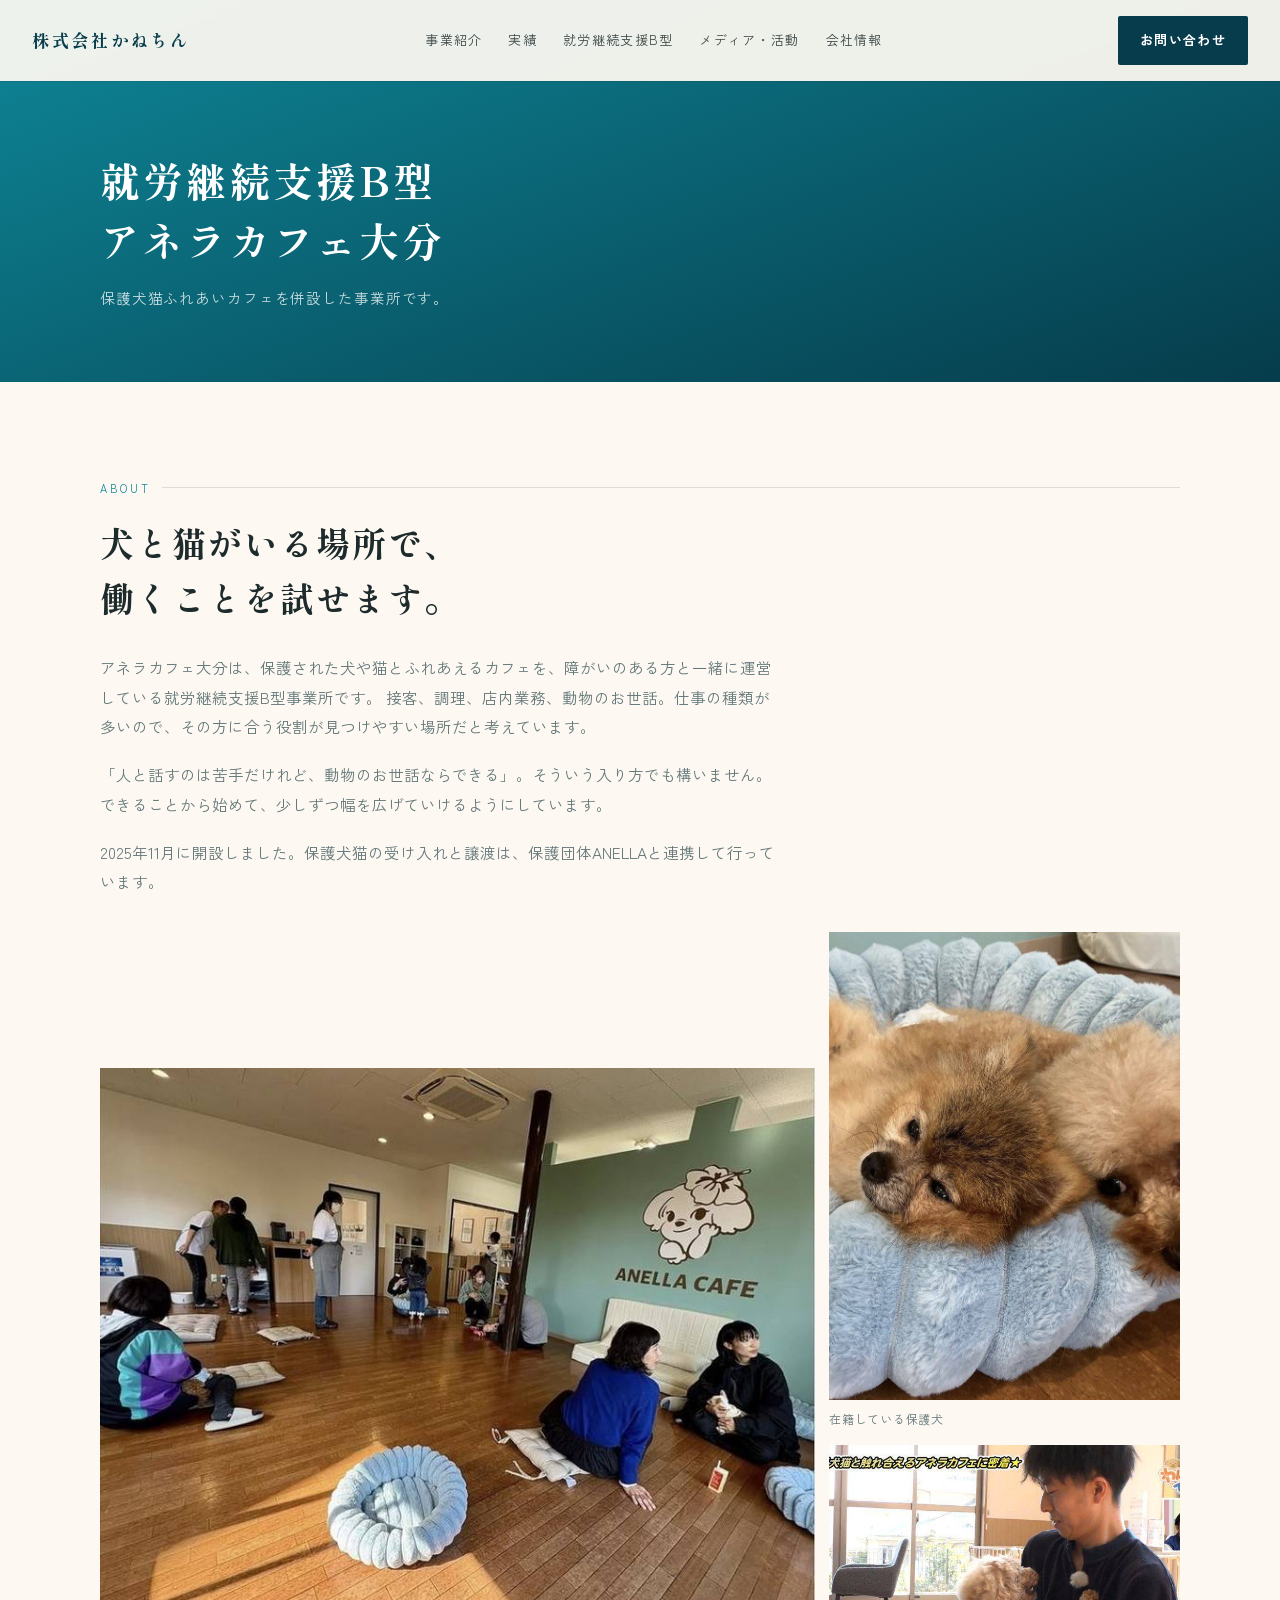
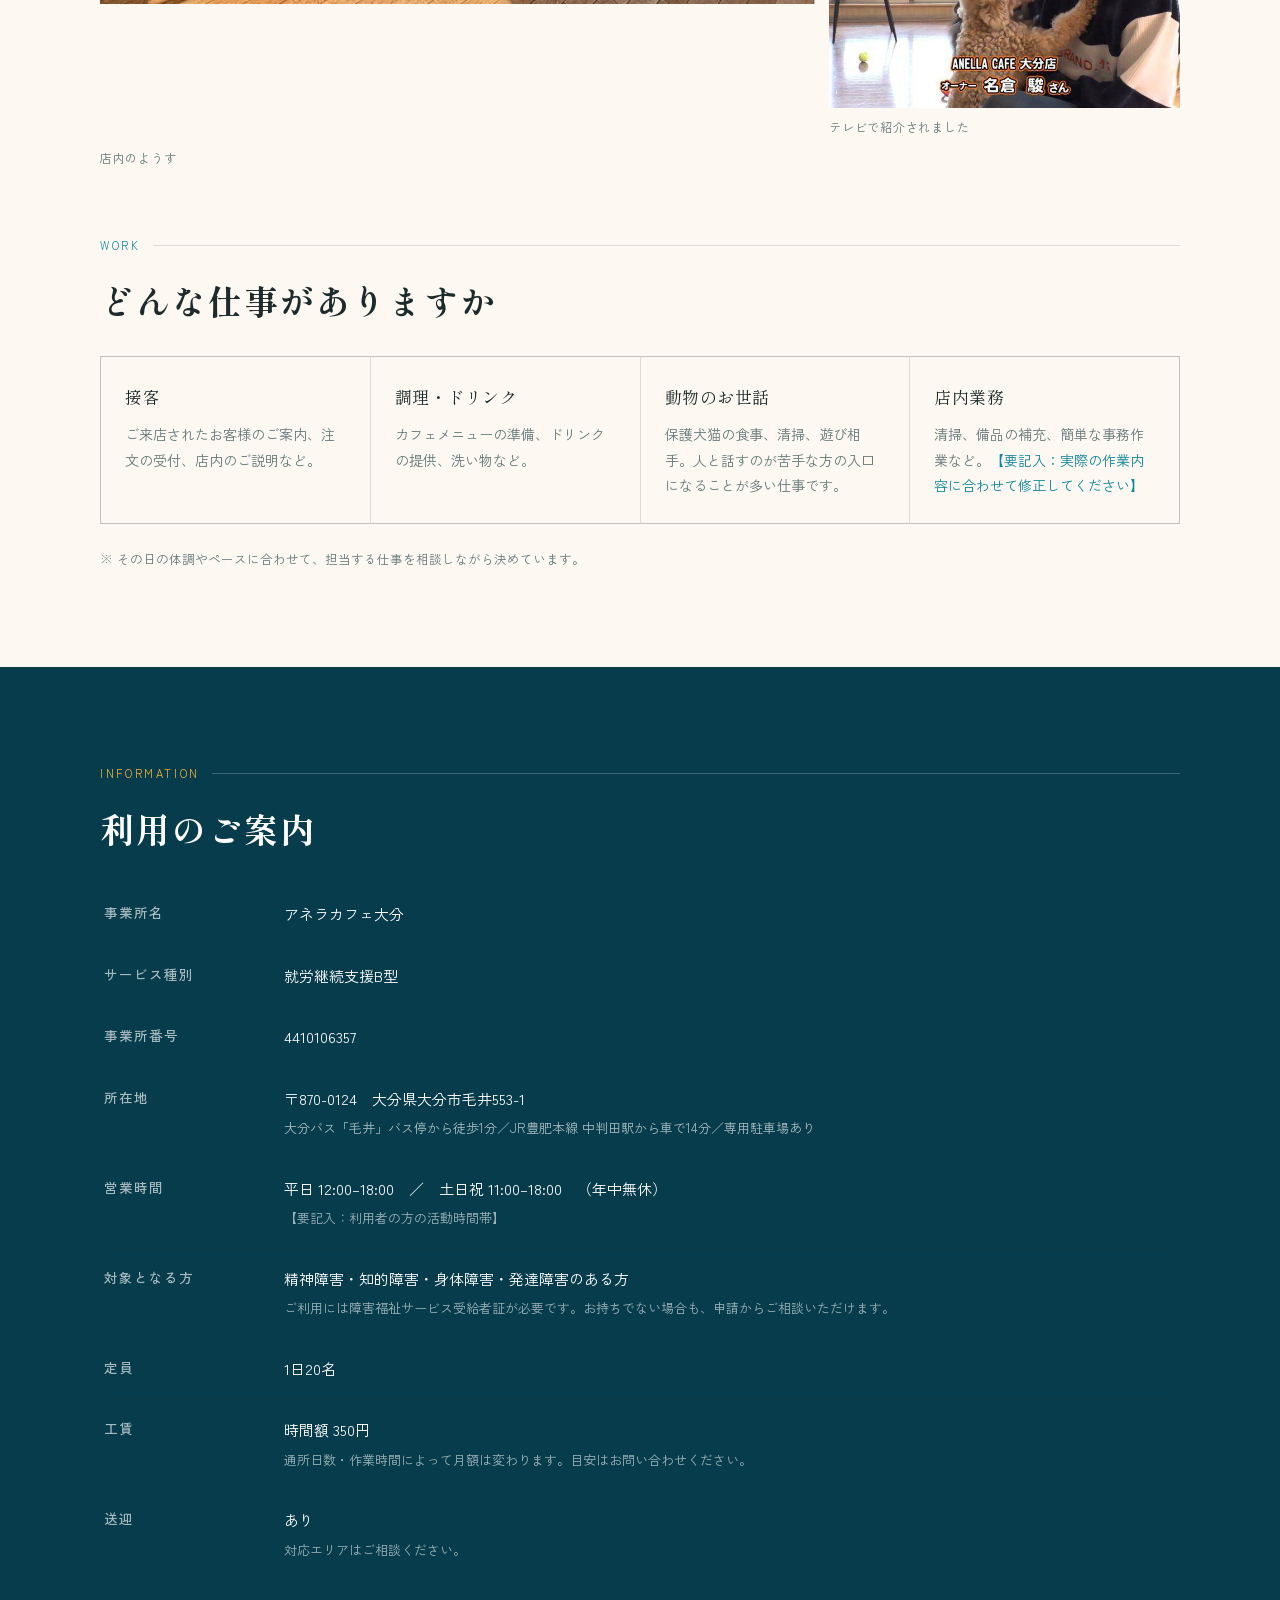
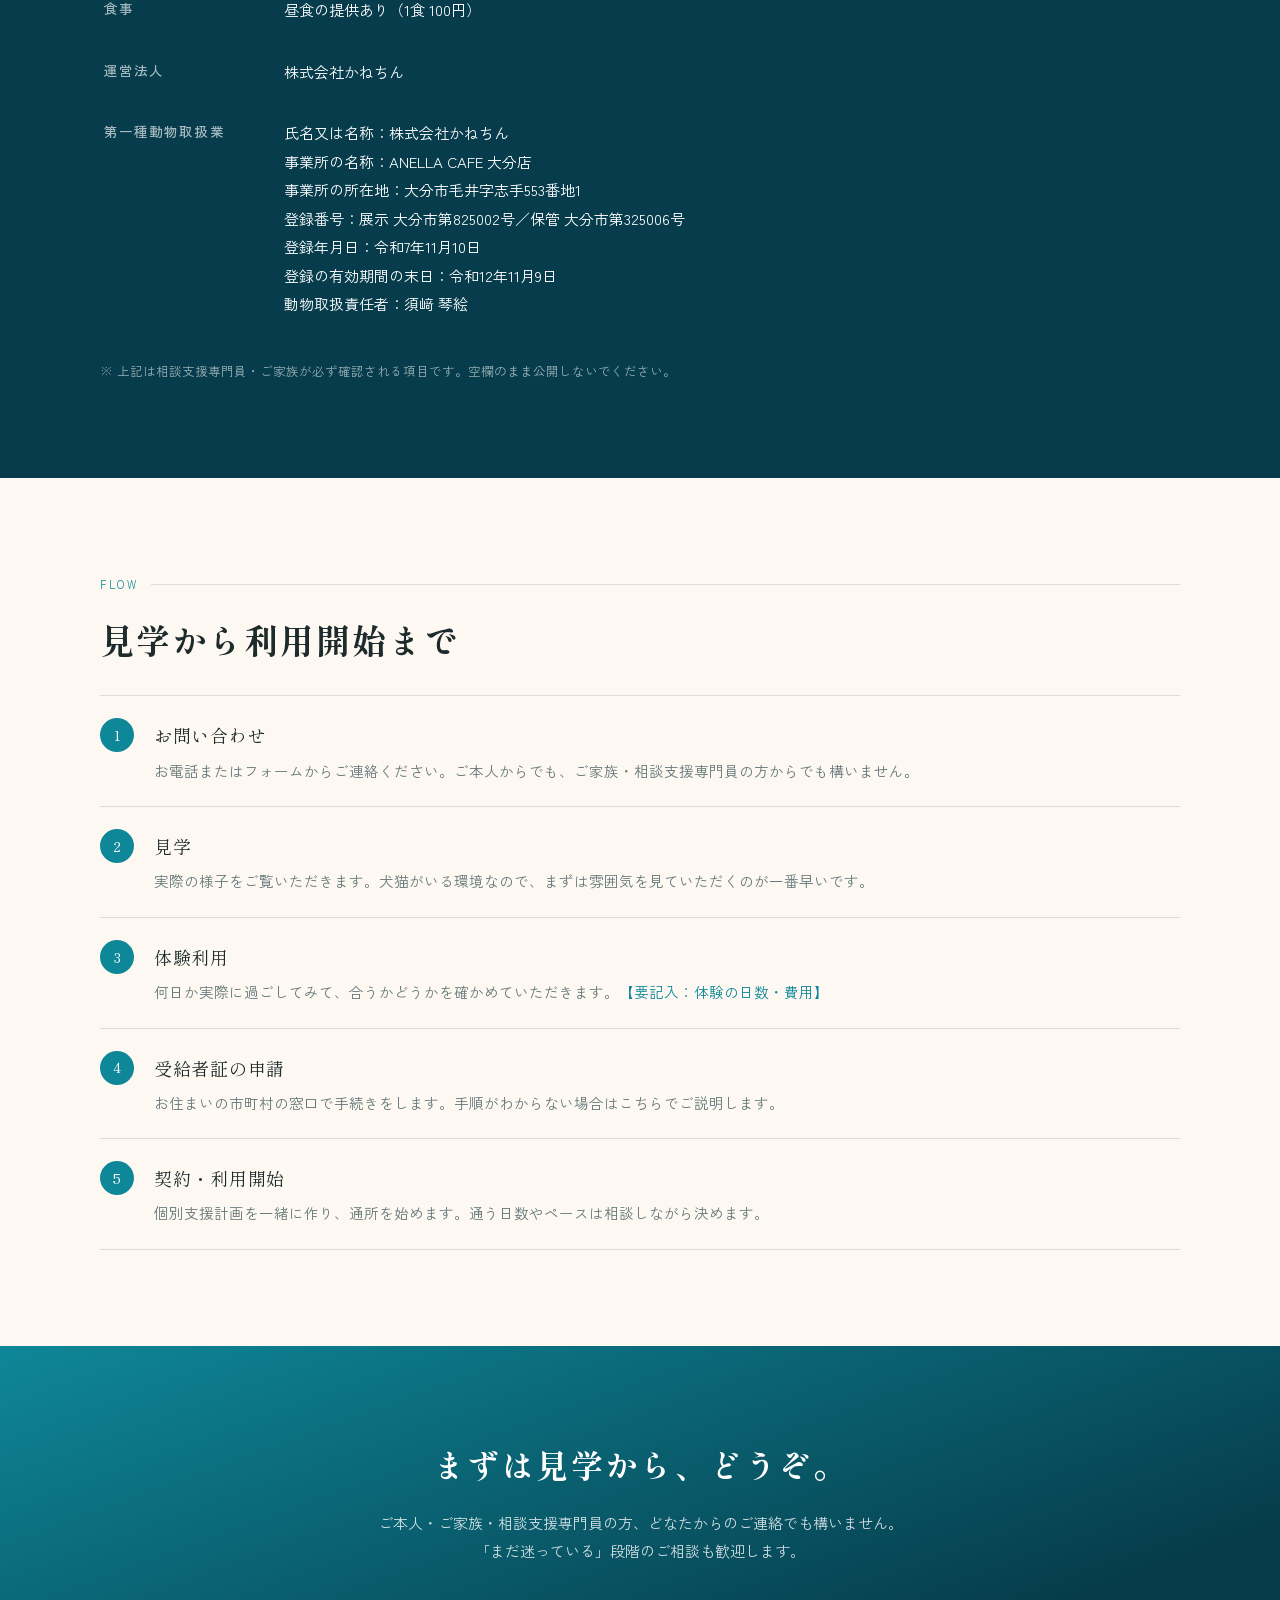
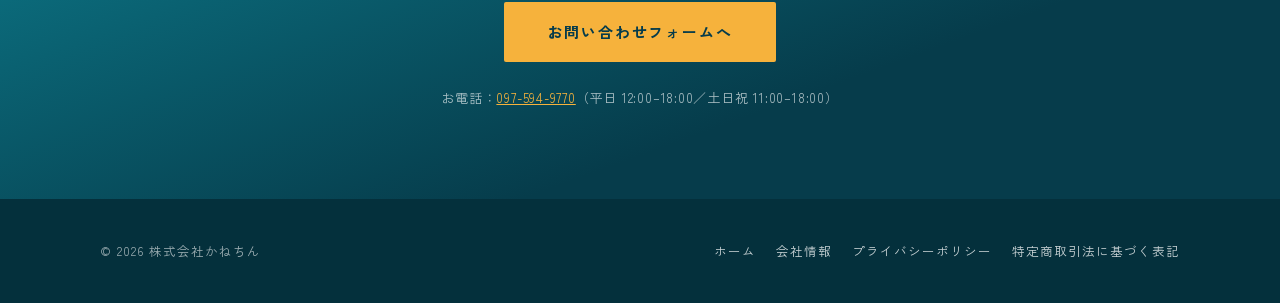
==== commit 0eb63cb8: "revert: ギャラリー画像の切れ修正を復元（51522cdで巻き戻していた） 51522cd（zip反映）が、より新しい以下の修正を上書きしていたため復元: - 562cf44 .gallery " ====
--- a/b-gata.html
+++ b/b-gata.html
@@ -10,7 +10,7 @@
 <link rel="preconnect" href="https://fonts.googleapis.com">
 <link rel="preconnect" href="https://fonts.gstatic.com" crossorigin>
 <link href="https://fonts.googleapis.com/css2?family=Shippori+Mincho+B1:wght@500;700&family=Zen+Kaku+Gothic+New:wght@400;500;700&display=swap" rel="stylesheet">
-<link rel="stylesheet" href="./style.css">
+<link rel="stylesheet" href="./style.css?v=20260826b">
 
 <style>
 .phead{background:linear-gradient(160deg,var(--sea),var(--sea-deep));color:#fff;padding:150px 0 70px}
--- a/style.css
+++ b/style.css
@@ -203,7 +203,7 @@
 /* ---------- 活動風景ギャラリー ---------- */
 .gallery{display:grid;grid-template-columns:repeat(2,1fr);gap:10px;position:relative;z-index:2}
 .gallery figure{margin:0}
-.gallery img,.gallery .ph{width:100%;aspect-ratio:4/3;object-fit:cover}
+.gallery img,.gallery .ph{width:100%;height:auto;object-fit:contain}
 .gallery figcaption{font-size:12px;color:var(--gray);margin-top:8px;letter-spacing:.06em}
 .gallery--wide figure:first-child{grid-column:span 2}
 @media(min-width:760px){
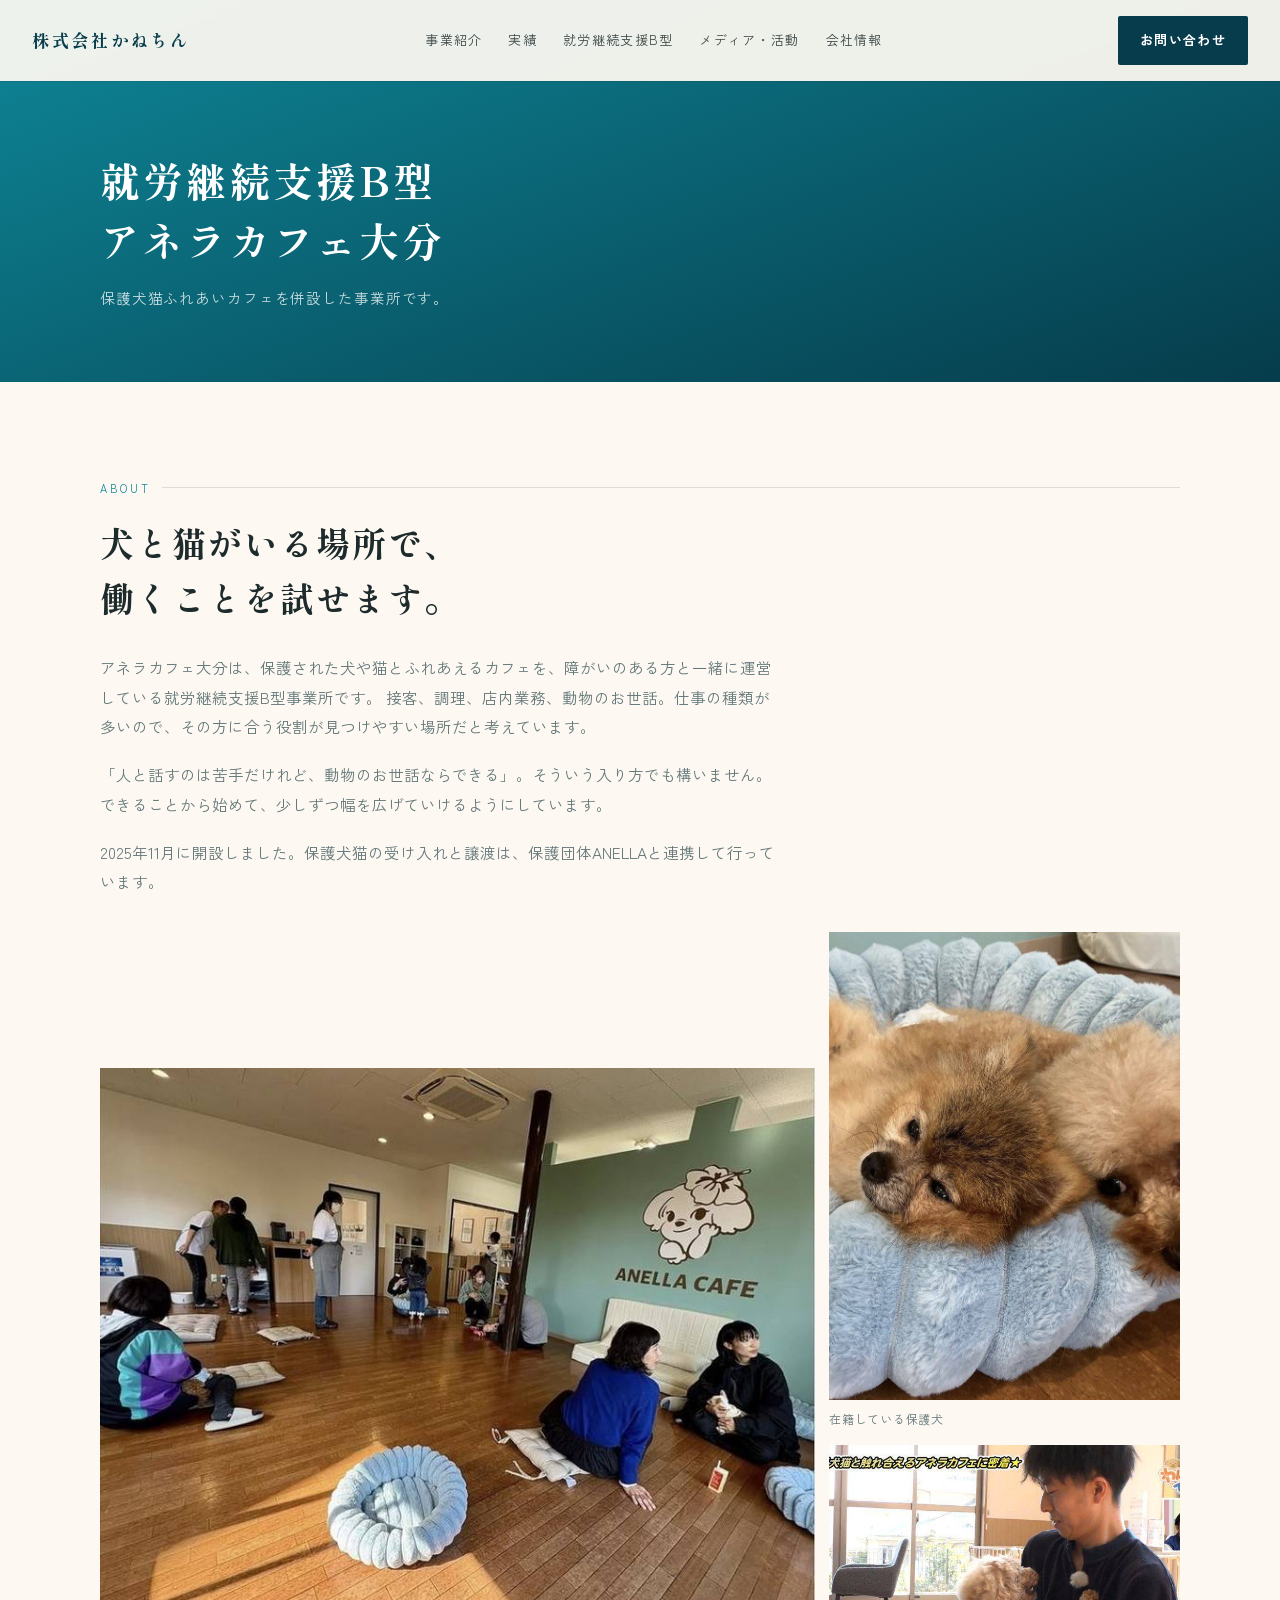
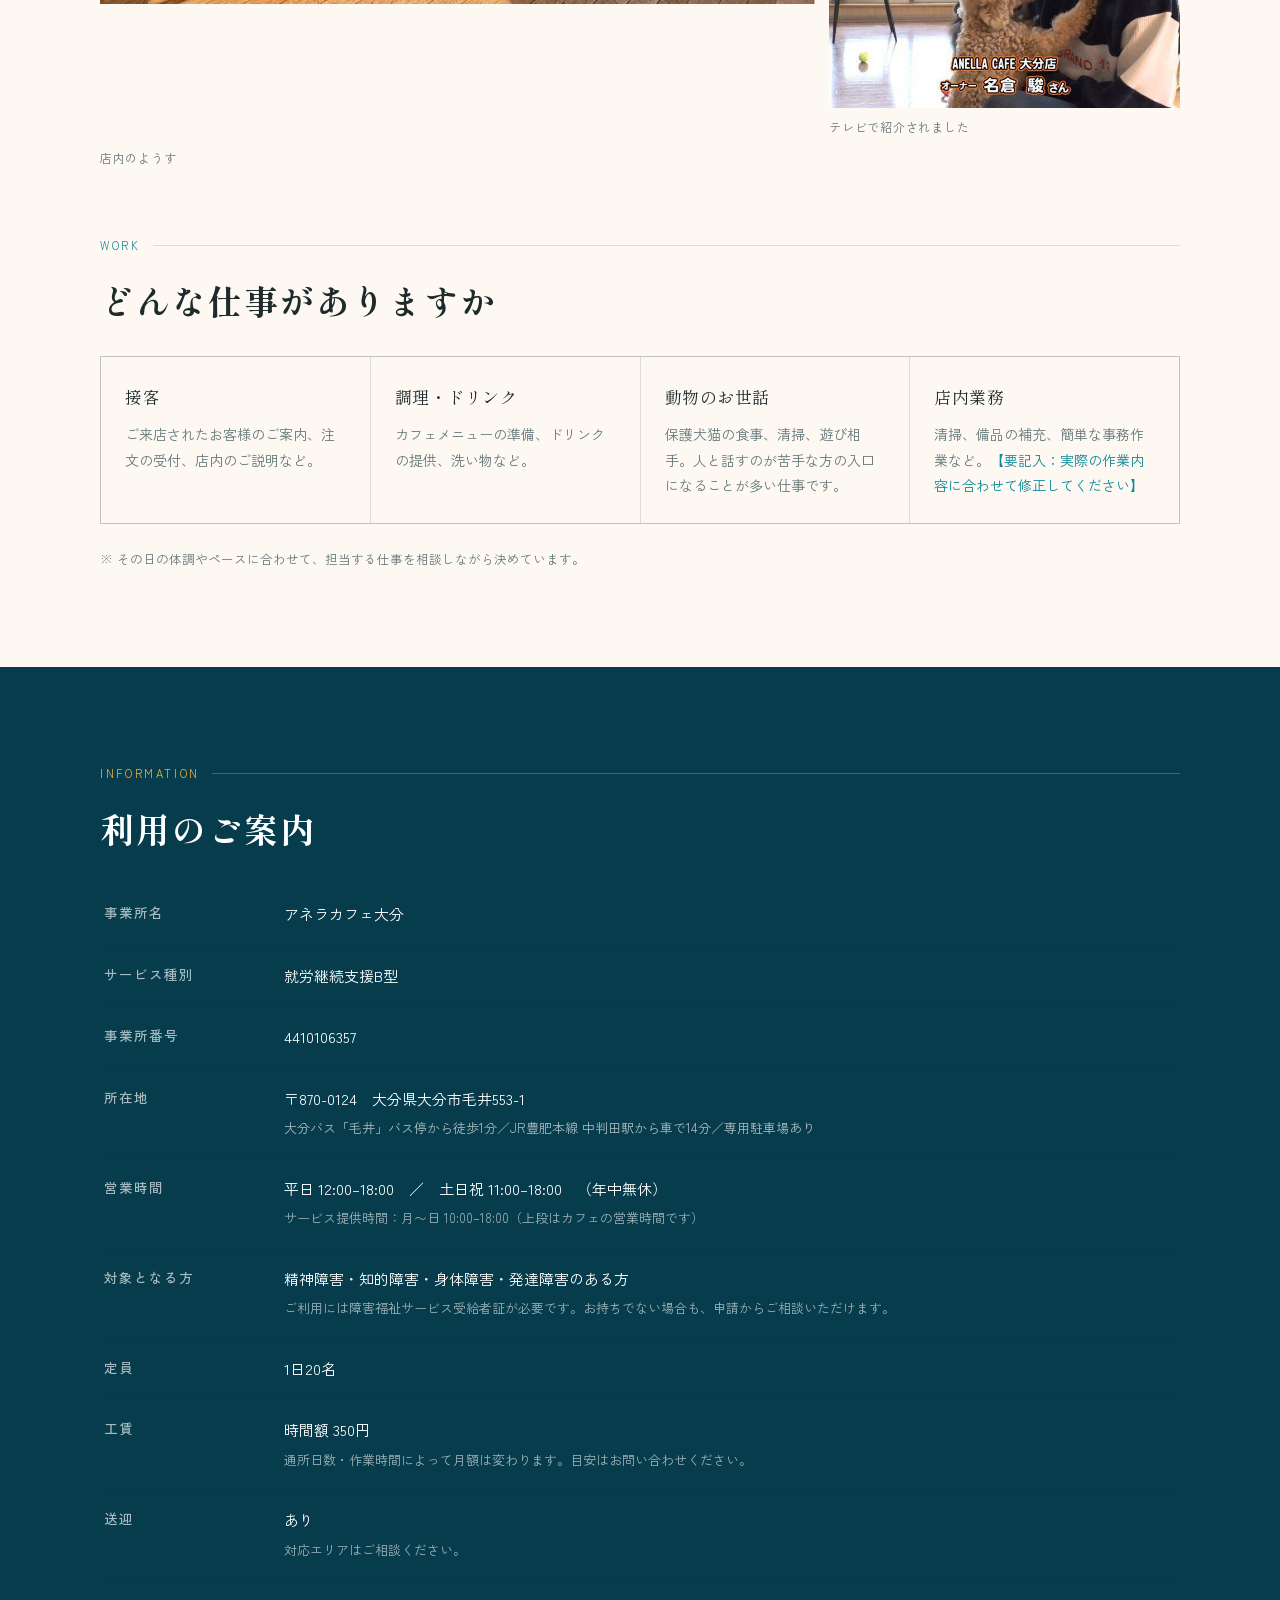
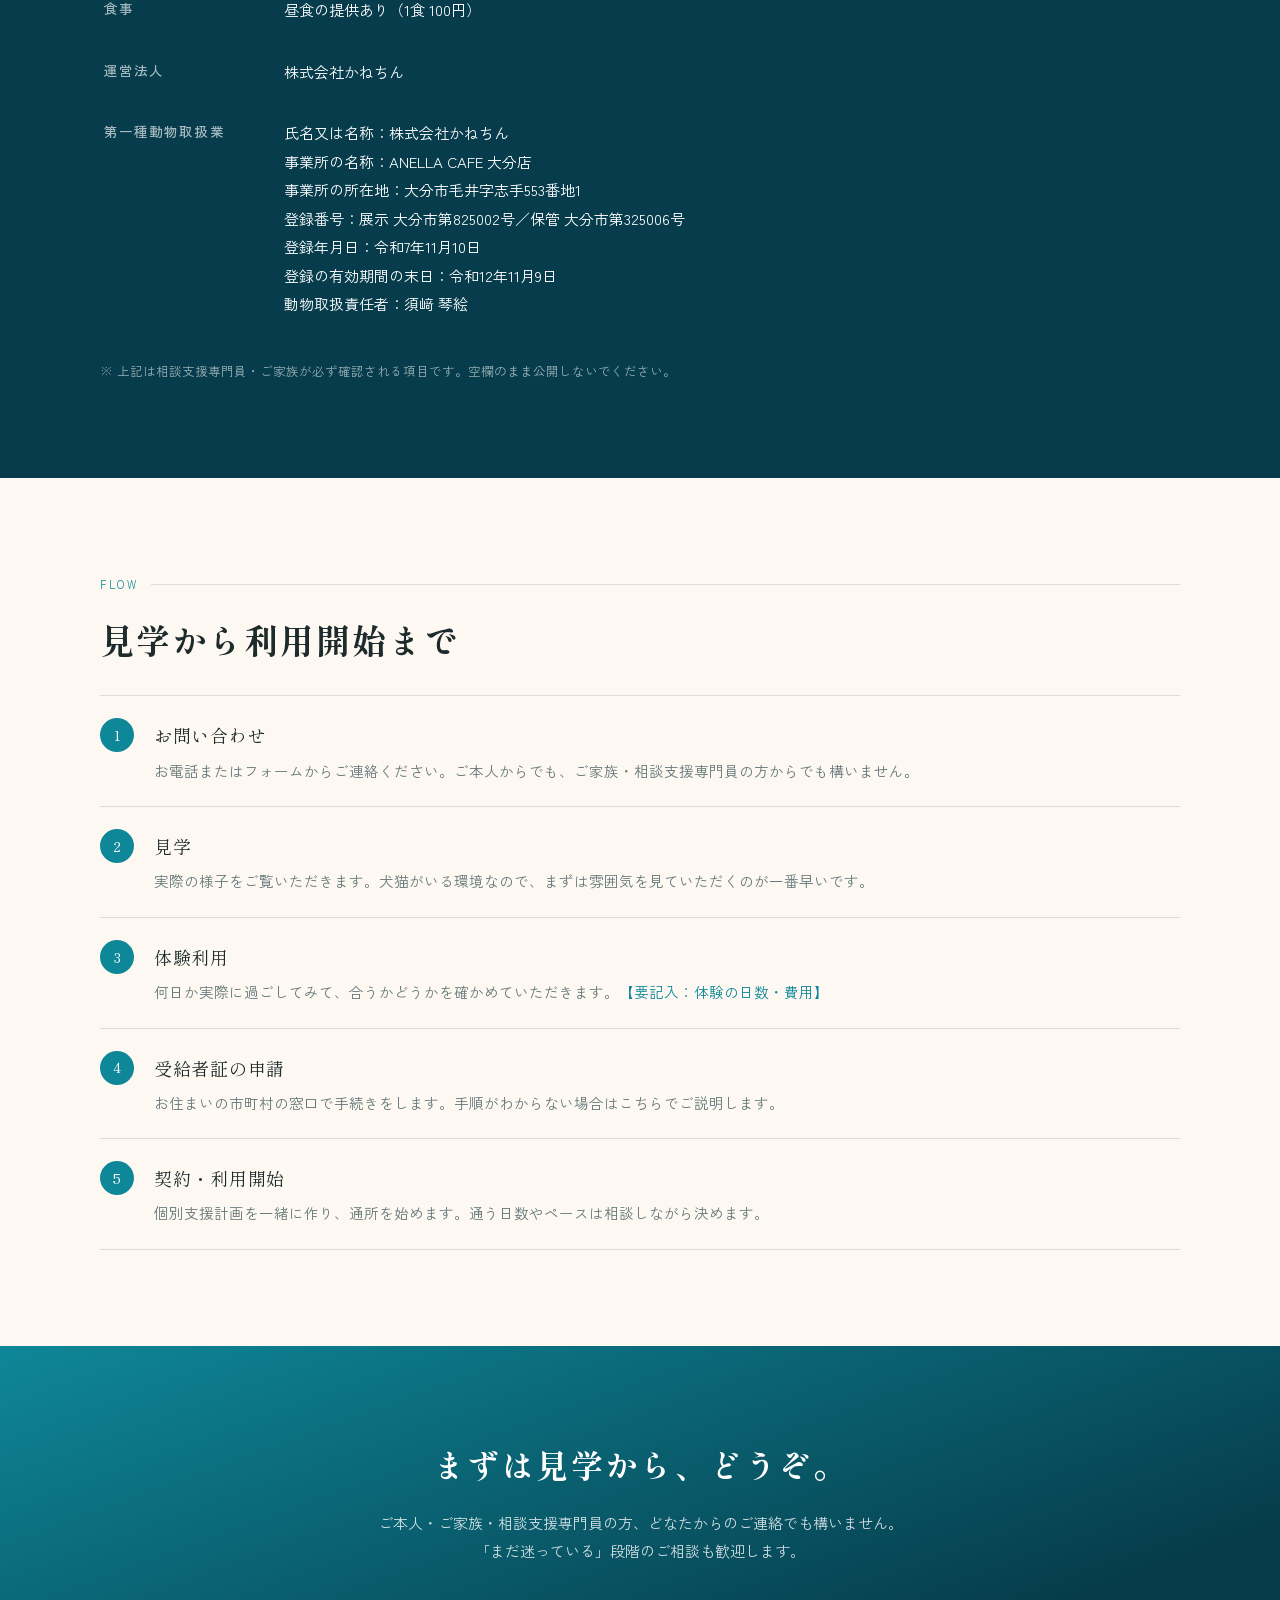
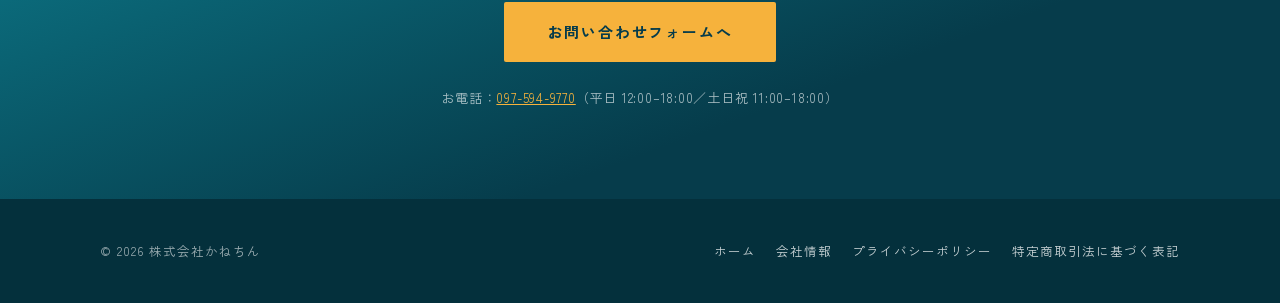
==== commit b06a9651: "就労継続支援B型：サービス提供時間（月〜日 10:00-18:00）を記入" ====
--- a/b-gata.html
+++ b/b-gata.html
@@ -135,7 +135,7 @@
       <tr><th style="color:rgba(255,255,255,.65)">サービス種別</th><td>就労継続支援B型</td></tr>
       <tr><th style="color:rgba(255,255,255,.65)">事業所番号</th><td>4410106357</td></tr>
       <tr><th style="color:rgba(255,255,255,.65)">所在地</th><td>〒870-0124　大分県大分市毛井553-1<br><span style="color:rgba(255,255,255,.65);font-size:13px">大分バス「毛井」バス停から徒歩1分／JR豊肥本線 中判田駅から車で14分／専用駐車場あり</span></td></tr>
-      <tr><th style="color:rgba(255,255,255,.65)">営業時間</th><td>平日 12:00–18:00　／　土日祝 11:00–18:00　（年中無休）<br><span style="color:rgba(255,255,255,.6);font-size:13px">【要記入：利用者の方の活動時間帯】</span></td></tr>
+      <tr><th style="color:rgba(255,255,255,.65)">営業時間</th><td>平日 12:00–18:00　／　土日祝 11:00–18:00　（年中無休）<br><span style="color:rgba(255,255,255,.6);font-size:13px">サービス提供時間：月〜日 10:00–18:00（上段はカフェの営業時間です）</span></td></tr>
       <tr><th style="color:rgba(255,255,255,.65)">対象となる方</th><td>精神障害・知的障害・身体障害・発達障害のある方<br><span style="color:rgba(255,255,255,.6);font-size:13px">ご利用には障害福祉サービス受給者証が必要です。お持ちでない場合も、申請からご相談いただけます。</span></td></tr>
       <tr><th style="color:rgba(255,255,255,.65)">定員</th><td>1日20名</td></tr>
       <tr><th style="color:rgba(255,255,255,.65)">工賃</th><td>時間額 350円<br><span style="color:rgba(255,255,255,.6);font-size:13px">通所日数・作業時間によって月額は変わります。目安はお問い合わせください。</span></td></tr>
--- a/style.css
+++ b/style.css
@@ -90,6 +90,8 @@
 .biz__item:nth-child(2) .biz__tag{background:var(--palm)}
 .biz__item:nth-child(3) .biz__tag{background:var(--hibiscus)}
 .biz__item:nth-child(4) .biz__tag{background:var(--sun);color:var(--sea-deep)}
+.biz__item:nth-child(5) .biz__tag{background:var(--sea-deep)}
+.biz__item:nth-child(6) .biz__tag{background:var(--sea-bright);color:var(--sea-deep)}
 .biz__name{font-family:var(--mincho);font-size:clamp(20px,3.6vw,26px);font-weight:700;letter-spacing:.04em}
 .biz__name small{display:block;font-family:var(--gothic);font-size:12px;letter-spacing:.14em;color:var(--gray);font-weight:400;margin-top:6px}
 .biz__desc{color:var(--gray);font-size:15px;max-width:40em}
@@ -133,6 +135,9 @@
 /* ---------- SNSアカウント ---------- */
 .accounts{display:grid;gap:1px;background:var(--line);border:1px solid var(--line);position:relative;z-index:2}
 .account{background:var(--sand);padding:24px;text-decoration:none;display:grid;grid-template-columns:64px 1fr;gap:16px;align-items:start;transition:background .25s ease}
+.account:has(.account__shot){grid-template-columns:1fr;gap:18px}
+.account__shot{width:100%;height:auto;border:1px solid var(--line);background:#fff}
+.sec--dark .account__shot,.sec--sea .account__shot{border-color:rgba(255,255,255,.2)}
 .account:hover{background:#fff}
 .account__ava{width:64px;height:64px;border-radius:50%;object-fit:cover;background:linear-gradient(140deg,var(--sea-bright),var(--sea));display:flex;align-items:center;justify-content:center;color:#fff;font-family:var(--mincho);font-size:22px;letter-spacing:0;flex:none;overflow:hidden}
 .account__body{display:flex;flex-direction:column;gap:4px;min-width:0}
@@ -141,10 +146,17 @@
 .account__handle{font-size:13px;color:var(--gray);letter-spacing:.04em}
 .account__desc{font-size:13.5px;color:var(--gray);line-height:1.8;margin-top:4px}
 @media(min-width:720px){.accounts{grid-template-columns:repeat(2,1fr)}}
+.sec--dark .accounts,.sec--sea .accounts{background:rgba(255,255,255,.18);border-color:rgba(255,255,255,.18)}
+.sec--dark .account,.sec--sea .account{background:var(--sea-deep)}
+.sec--dark .account:hover,.sec--sea .account:hover{background:#0b4c5c}
+.sec--dark .account__plat,.sec--sea .account__plat{color:var(--sun)}
+.sec--dark .account__handle,.sec--sea .account__handle,
+.sec--dark .account__desc,.sec--sea .account__desc{color:rgba(255,255,255,.72)}
 
 /* ---------- 代表挨拶 ---------- */
 .msg{display:grid;gap:32px;position:relative;z-index:2}
 .msg__photo{aspect-ratio:4/5;background:linear-gradient(140deg,#dce9e6,#c3d8d4);display:flex;align-items:center;justify-content:center;color:var(--gray);font-size:12px;letter-spacing:.14em}
+img.msg__photo{width:100%;object-fit:cover;object-position:center}
 .msg__body p{margin-bottom:1.2em;font-size:15.5px}
 .msg__sign{font-family:var(--mincho);font-size:19px;letter-spacing:.1em;margin-top:24px}
 .msg__sign small{display:block;font-family:var(--gothic);font-size:12px;letter-spacing:.14em;color:var(--gray);margin-bottom:4px}
@@ -198,7 +210,9 @@
   .biz__item{grid-template-columns:170px 1fr 300px;column-gap:36px}
   .biz__tag{grid-row:span 6}
   .biz__photo{grid-column:3;grid-row:1 / span 6;order:0;aspect-ratio:3/4;align-self:start}
-}
+  .biz__item--nophoto{grid-template-columns:170px 1fr}
+}
+.biz__photo--auto{aspect-ratio:auto;height:auto;object-fit:contain}
 
 /* ---------- 活動風景ギャラリー ---------- */
 .gallery{display:grid;grid-template-columns:repeat(2,1fr);gap:10px;position:relative;z-index:2}
@@ -227,6 +241,7 @@
 .biz__photos img{width:100%;display:block}
 .biz__photos .shot{aspect-ratio:16/10;object-fit:cover;object-position:top center;border:1px solid var(--line)}
 .biz__photos .logo{background:#fff;border:1px solid var(--line);padding:16px 18px;object-fit:contain;aspect-ratio:16/6}
+.biz__note{font-size:11px;color:var(--gray);line-height:1.6;letter-spacing:.04em}
 @media(min-width:900px){
   .biz__photos{grid-column:3;grid-row:1 / span 6;order:0;align-self:start}
 }
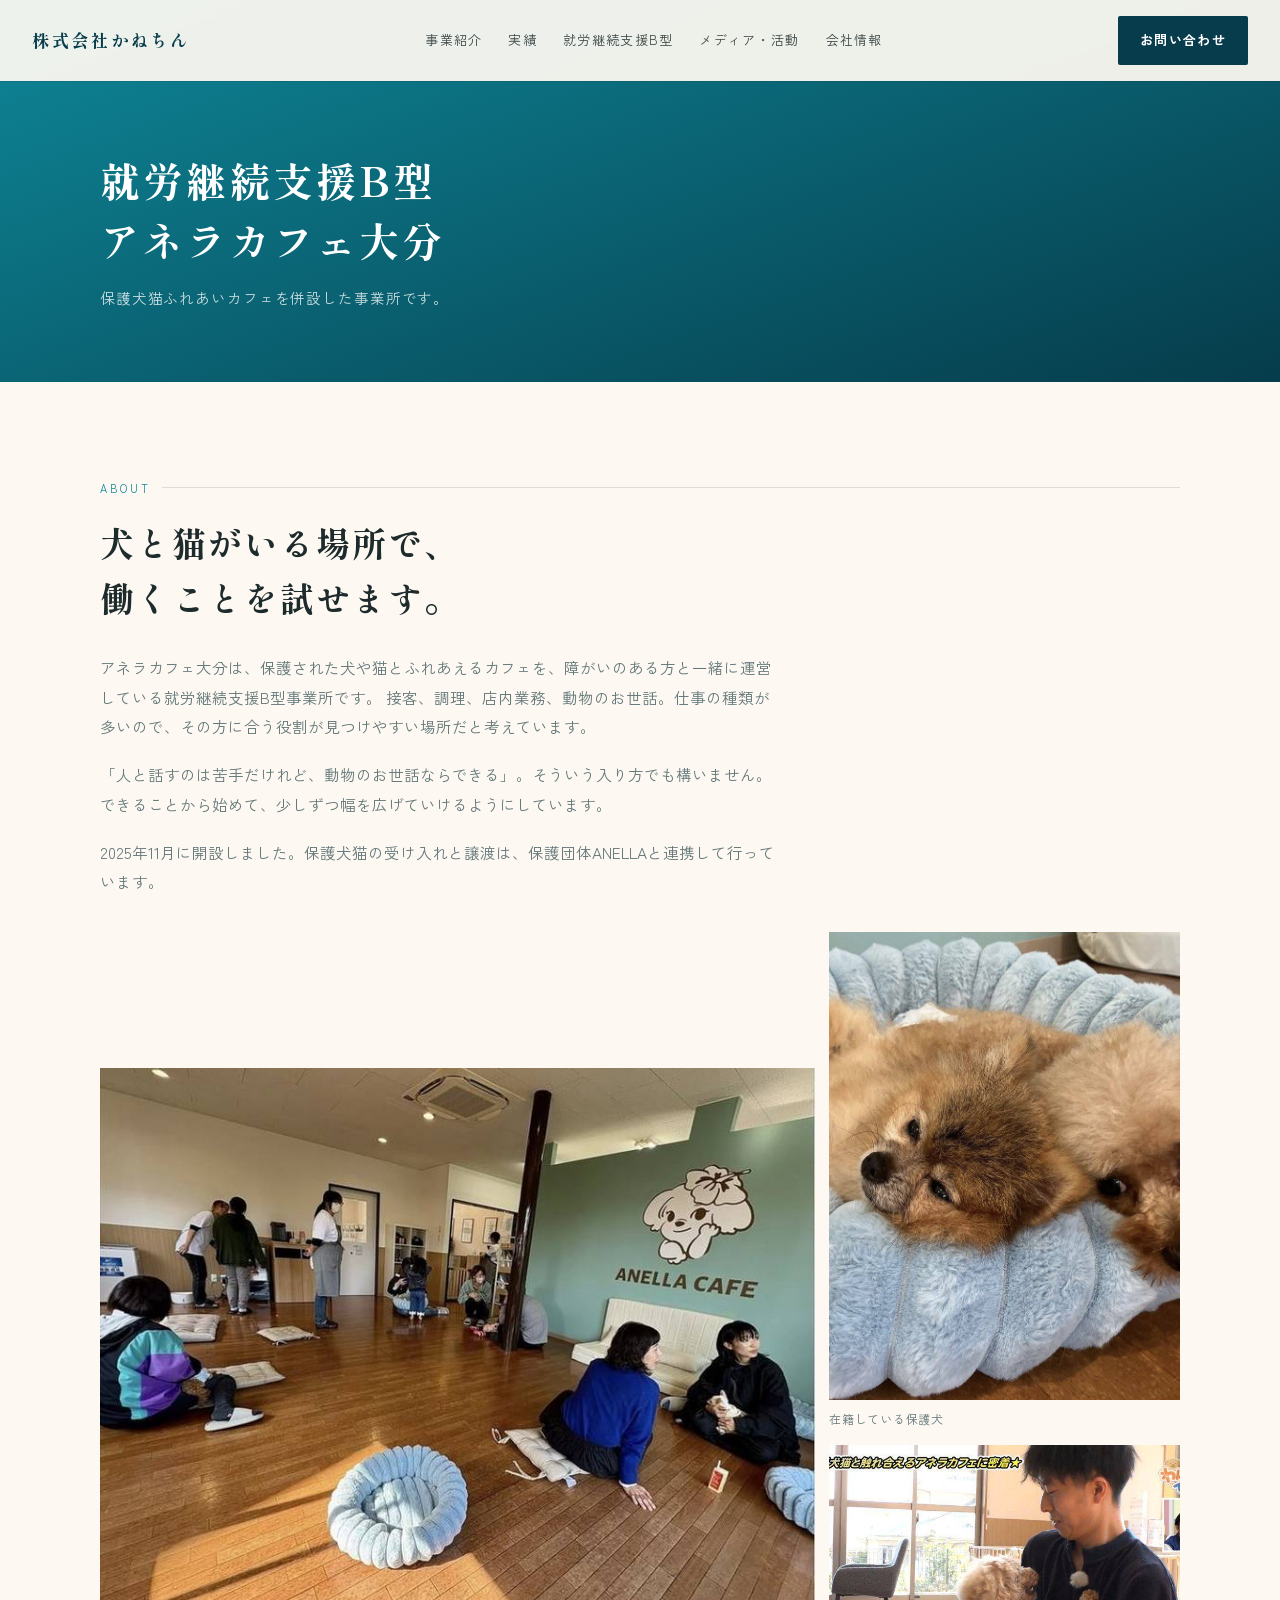
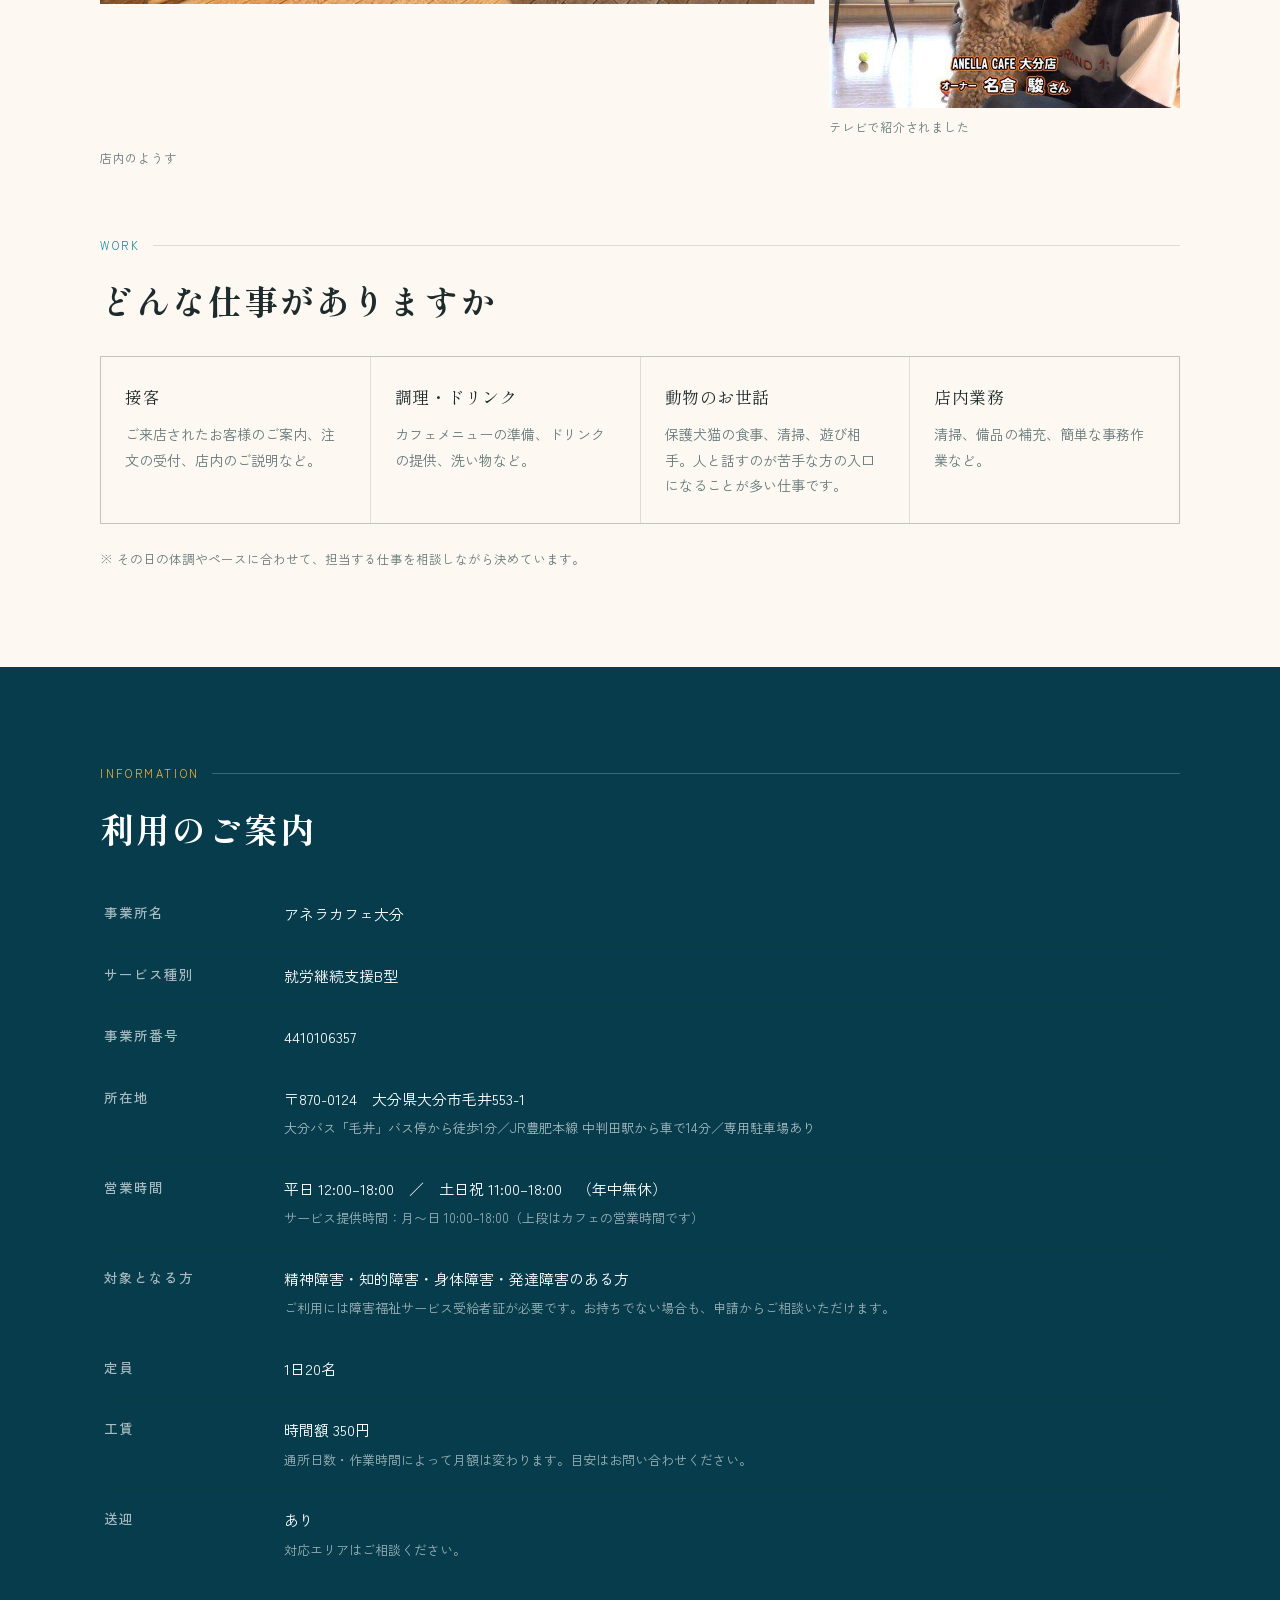
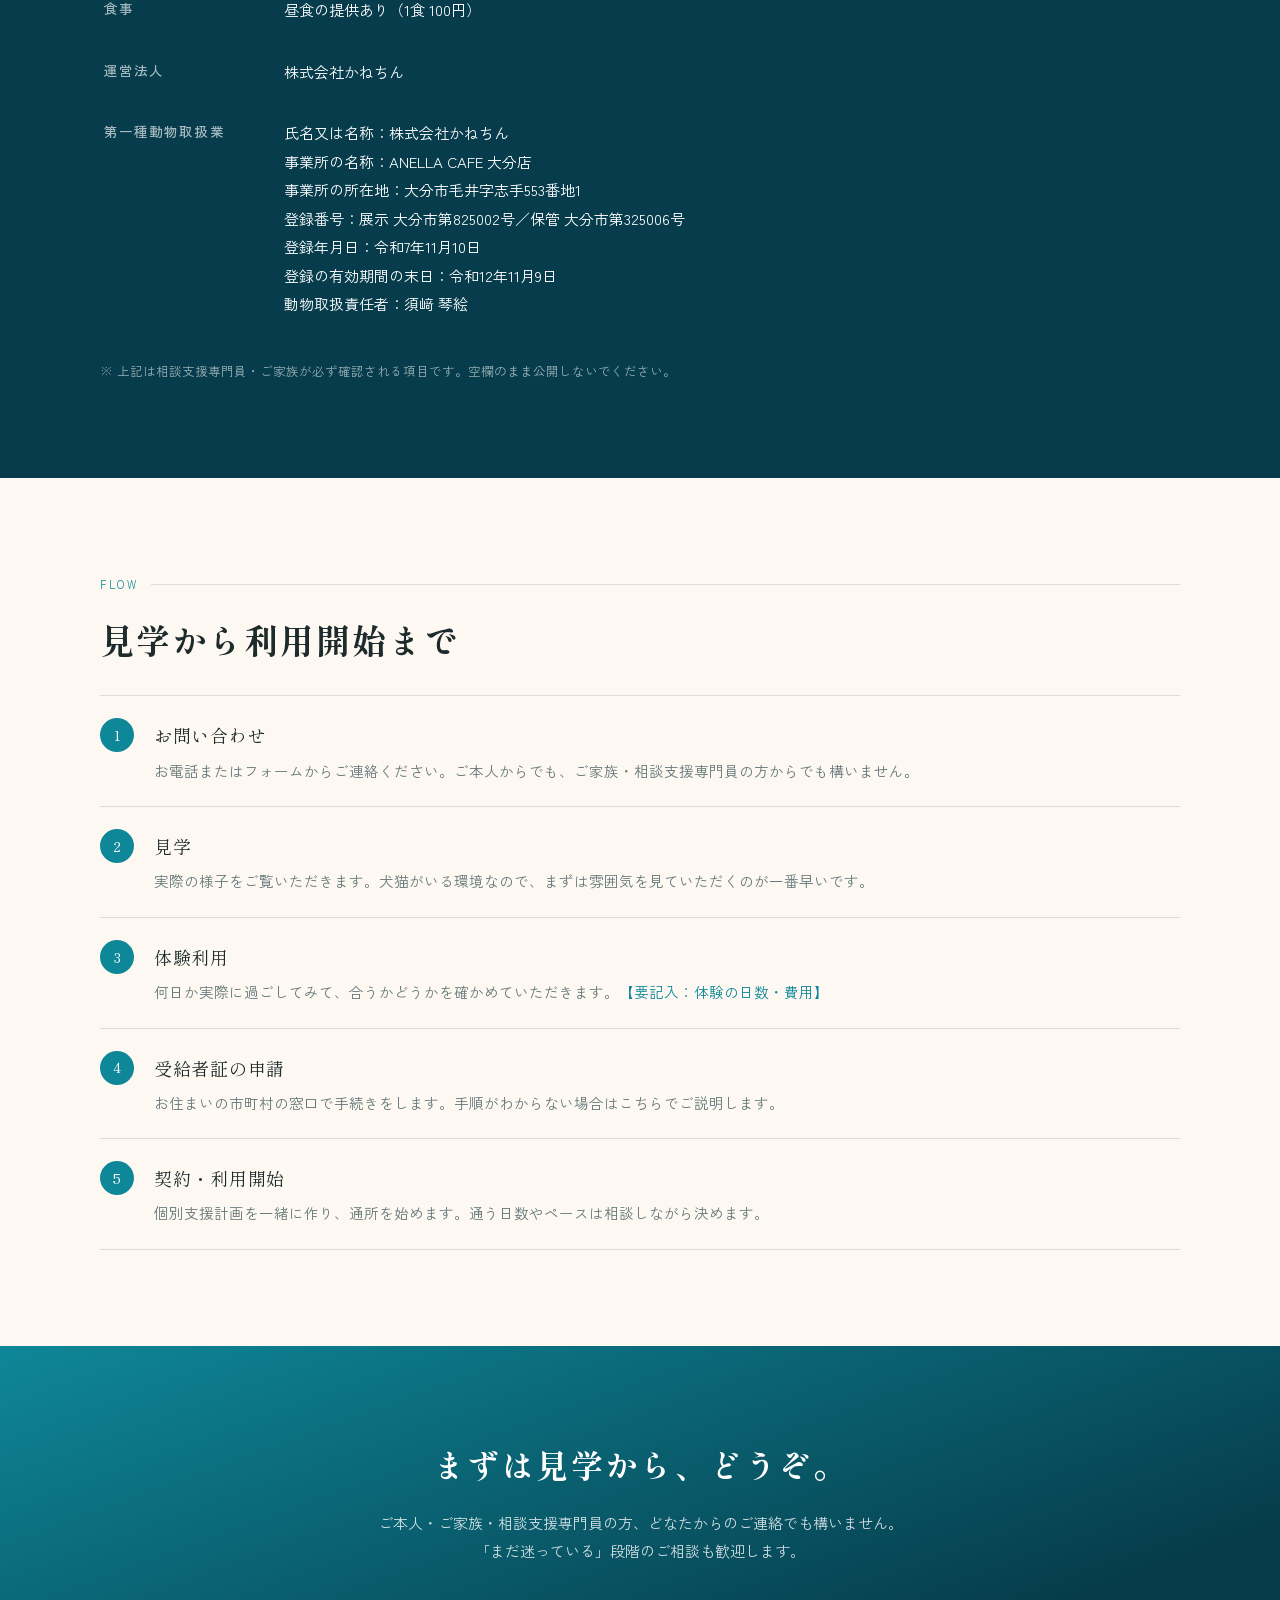
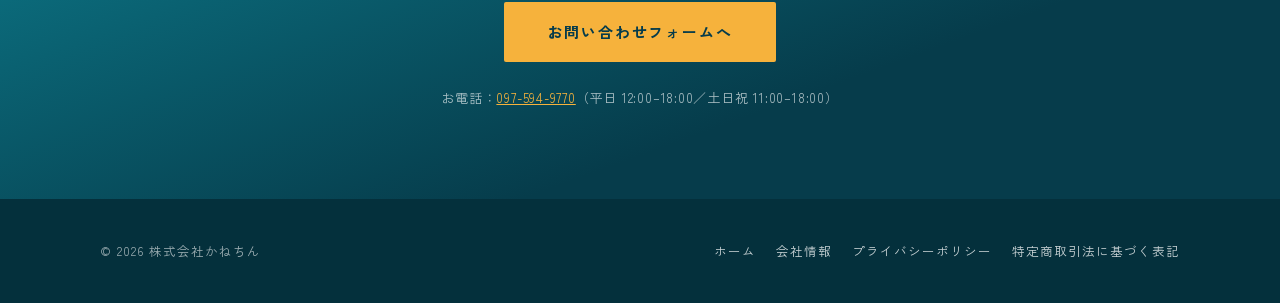
==== commit 6ec1258f: "就労継続支援B型：作業内容の要記入注記を削除" ====
--- a/b-gata.html
+++ b/b-gata.html
@@ -116,7 +116,7 @@
       </div>
       <div class="work__cell">
         <div class="work__ttl">店内業務</div>
-        <p class="work__txt">清掃、備品の補充、簡単な事務作業など。<span style="color:var(--sea)">【要記入：実際の作業内容に合わせて修正してください】</span></p>
+        <p class="work__txt">清掃、備品の補充、簡単な事務作業など。</p>
       </div>
     </div>
     <p class="note">
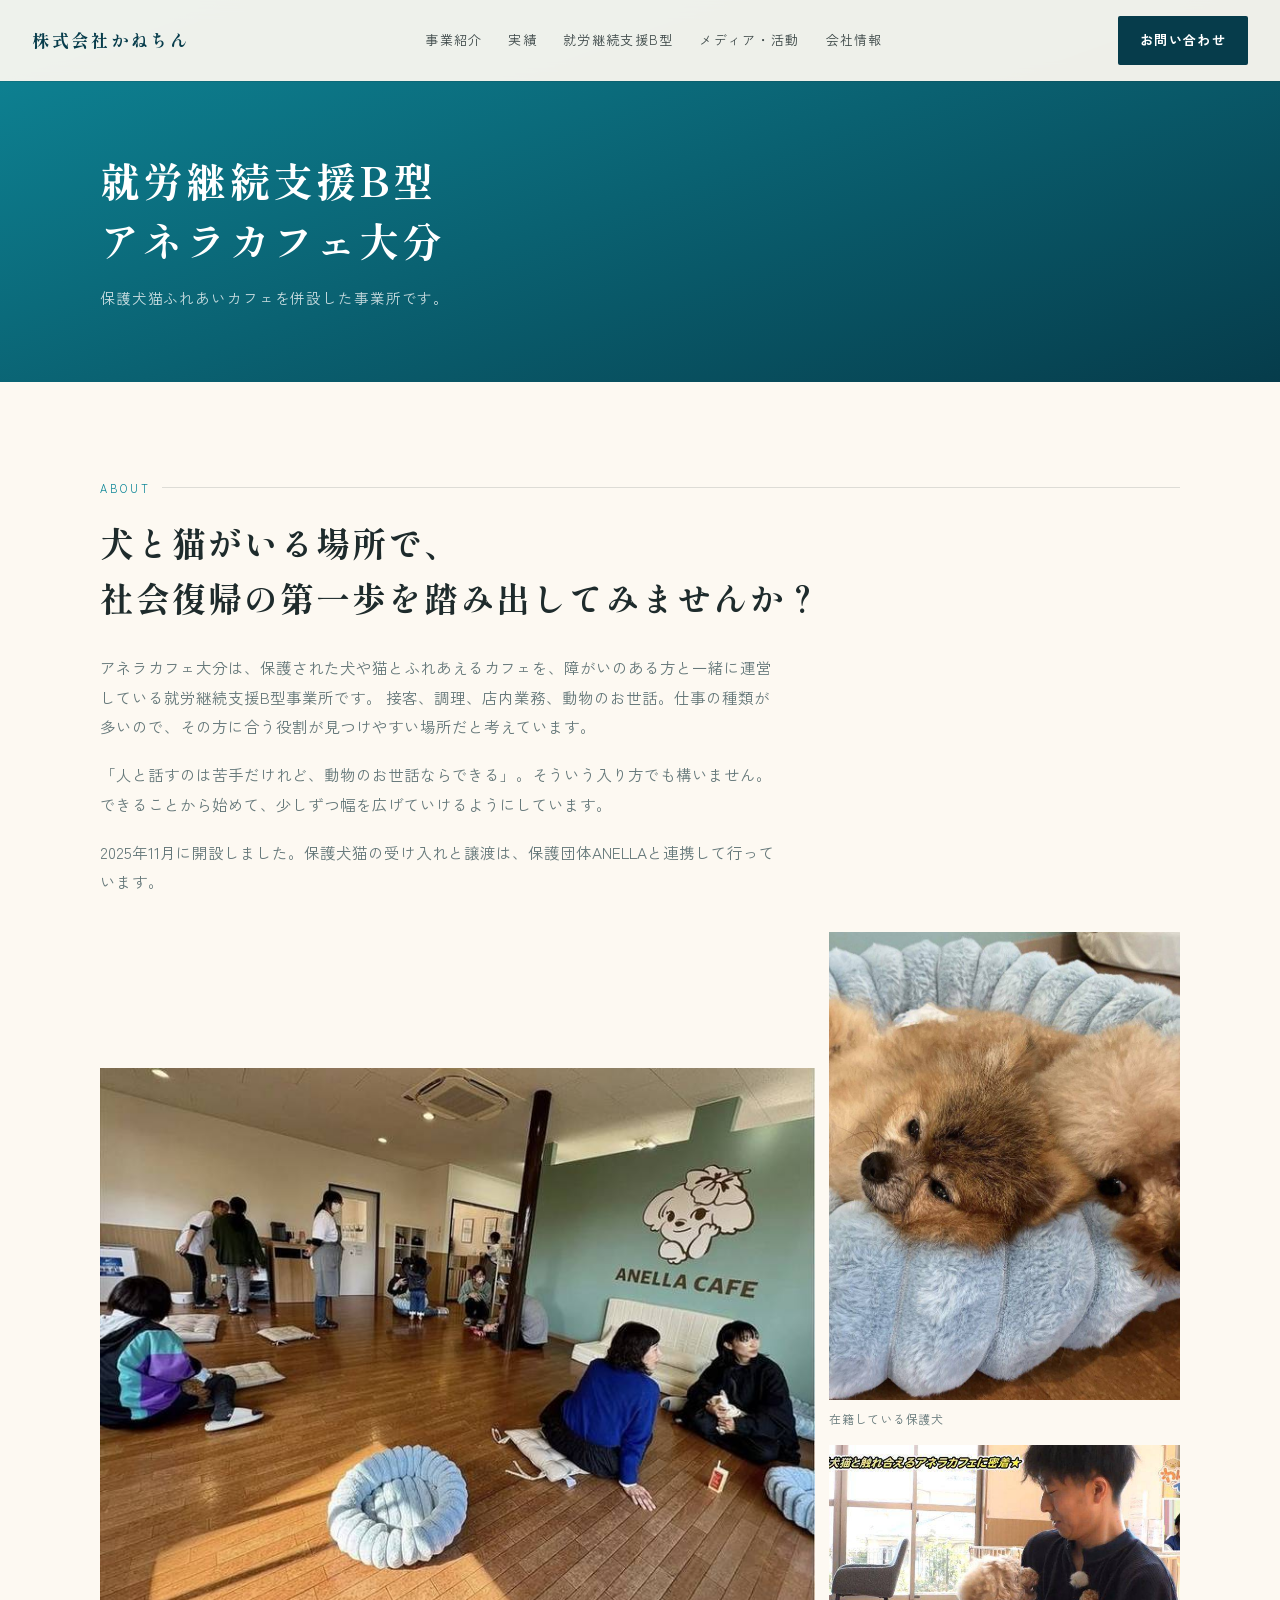
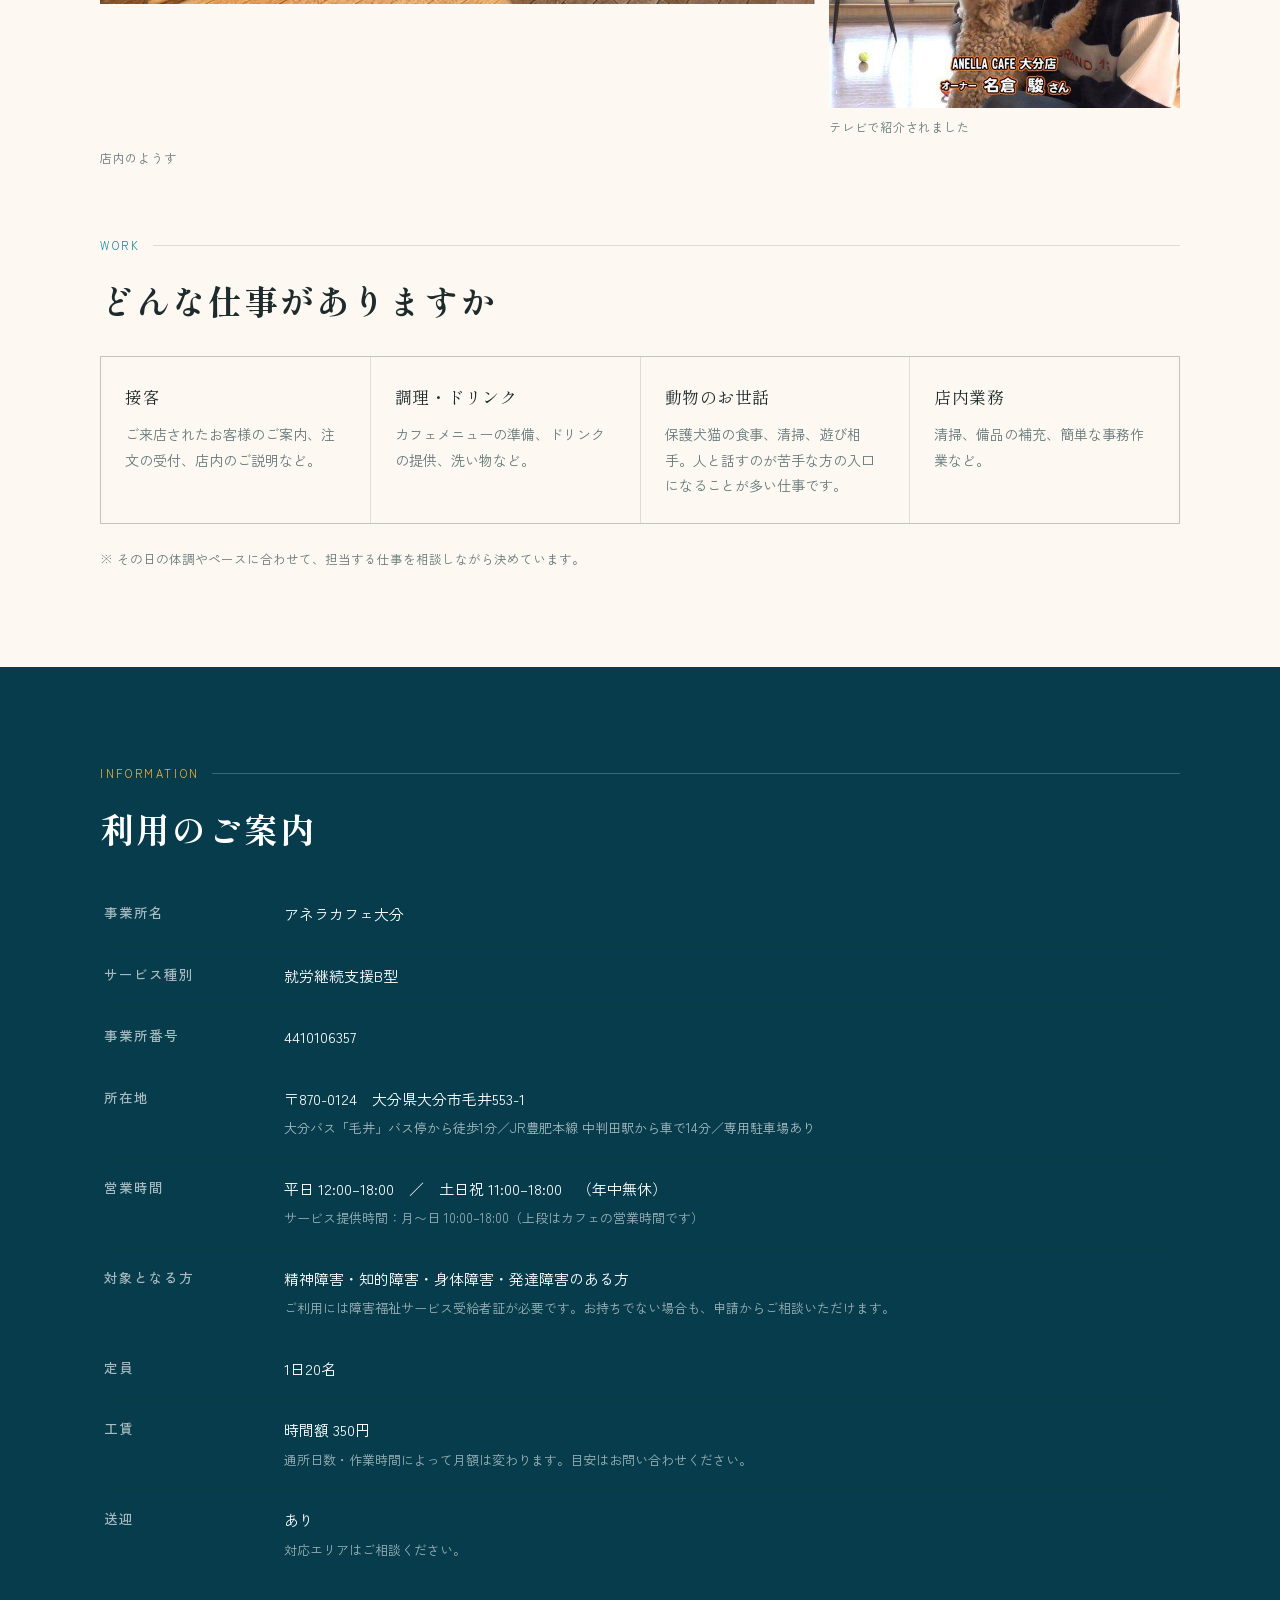
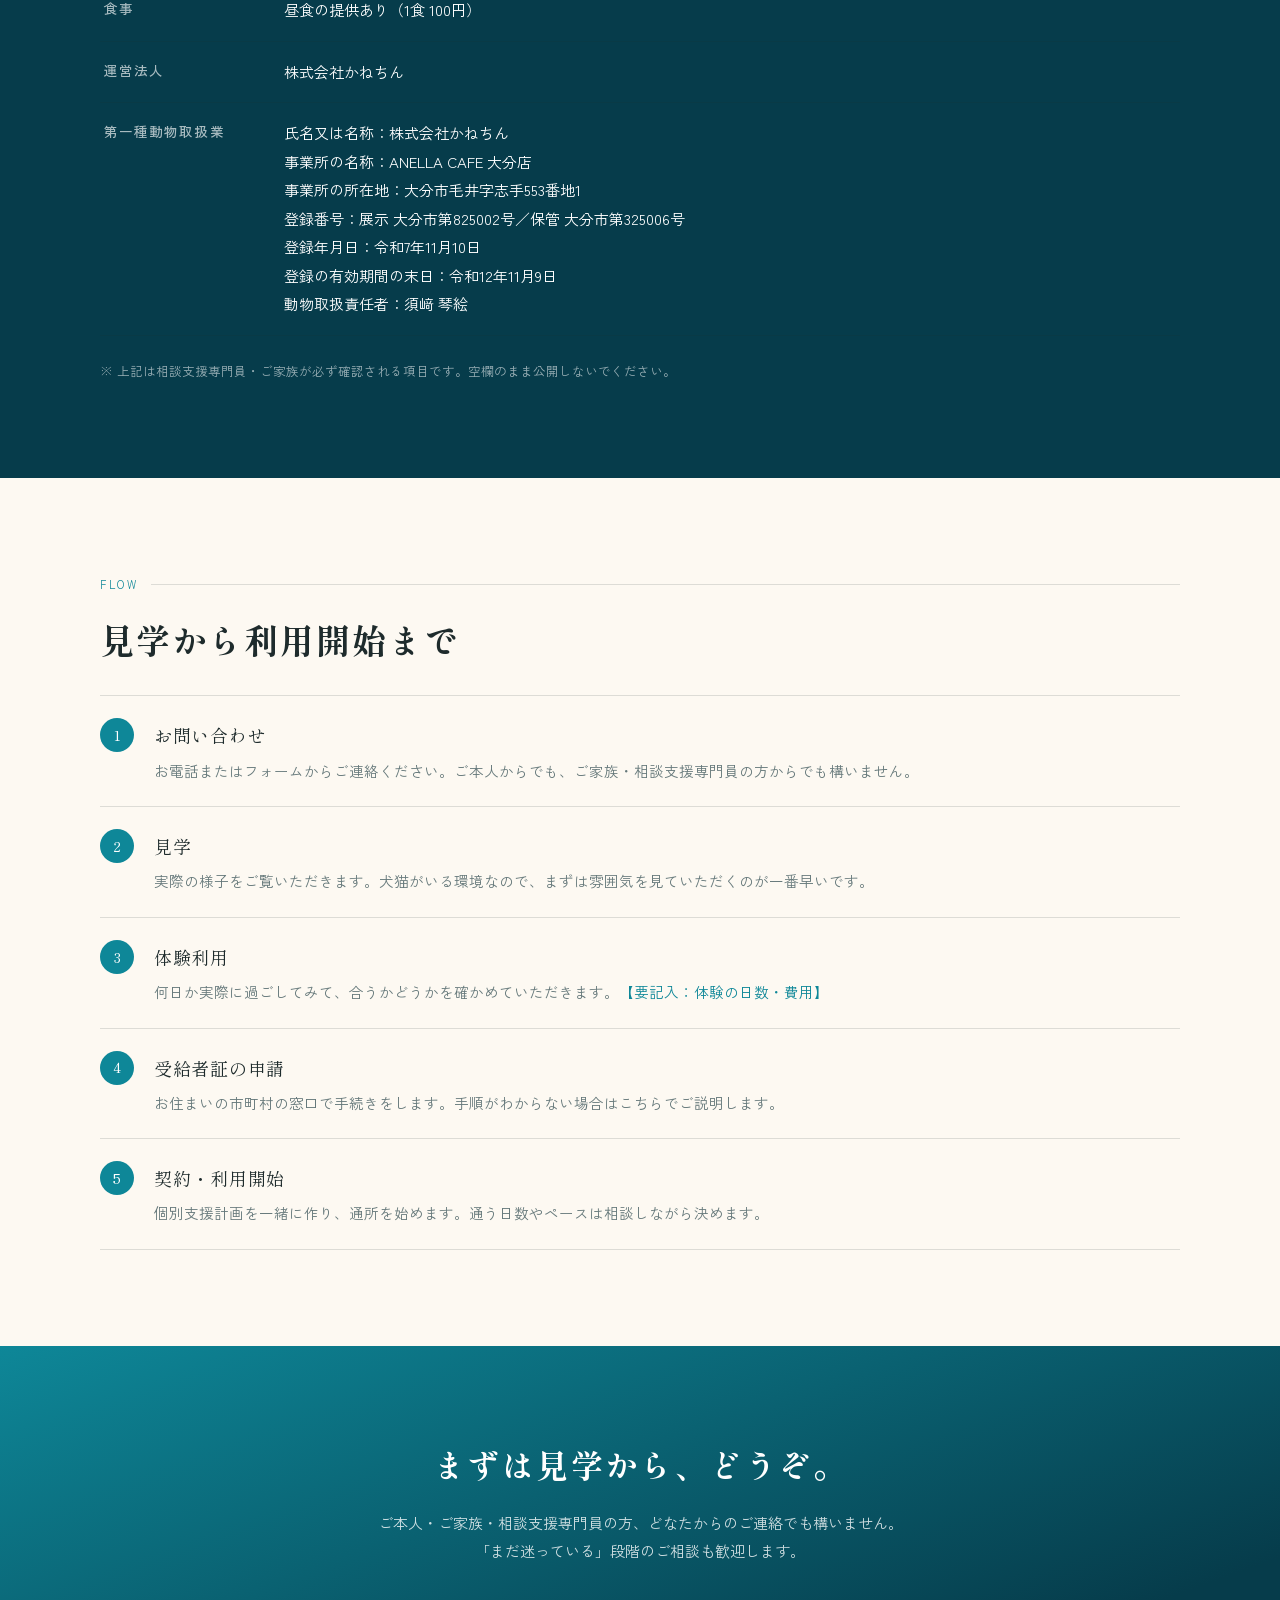
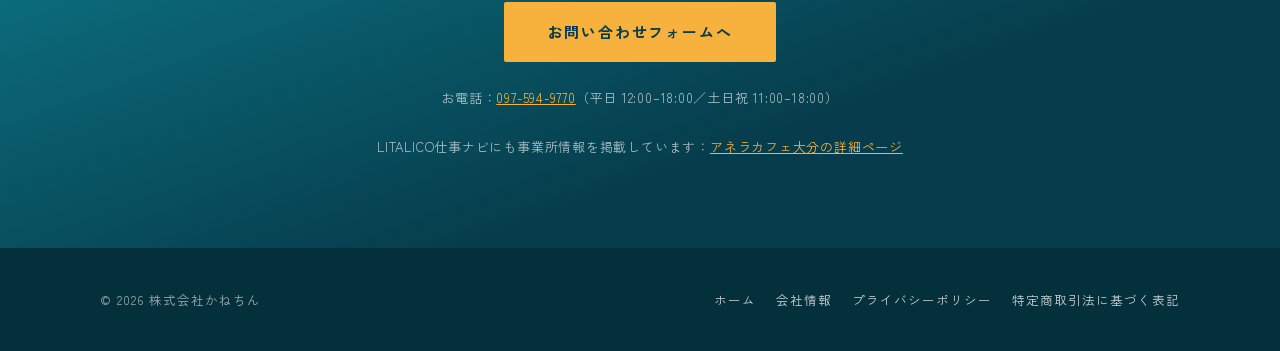
==== commit d6194424: "就労継続支援B型：見出しを変更し、LITALICO仕事ナビへの導線を追加" ====
--- a/b-gata.html
+++ b/b-gata.html
@@ -67,7 +67,7 @@
 <section class="sec">
   <div class="wrap reveal">
     <p class="eyebrow">ABOUT</p>
-    <h2 class="h2">犬と猫がいる場所で、<br>働くことを試せます。</h2>
+    <h2 class="h2">犬と猫がいる場所で、<br>社会復帰の第一歩を踏み出してみませんか？</h2>
     <p class="lead">
       アネラカフェ大分は、保護された犬や猫とふれあえるカフェを、障がいのある方と一緒に運営している就労継続支援B型事業所です。
       接客、調理、店内業務、動物のお世話。仕事の種類が多いので、その方に合う役割が見つけやすい場所だと考えています。
@@ -187,6 +187,7 @@
     </p>
     <a class="btn" href="./index.html#contact">お問い合わせフォームへ</a>
     <p class="cta__sub">お電話：<a href="tel:0975949770">097-594-9770</a>（平日 12:00–18:00／土日祝 11:00–18:00）</p>
+    <p class="cta__sub">LITALICO仕事ナビにも事業所情報を掲載しています：<a href="https://snabi.jp/facility/33809" target="_blank" rel="noopener">アネラカフェ大分の詳細ページ</a></p>
   </div>
 </section>
 
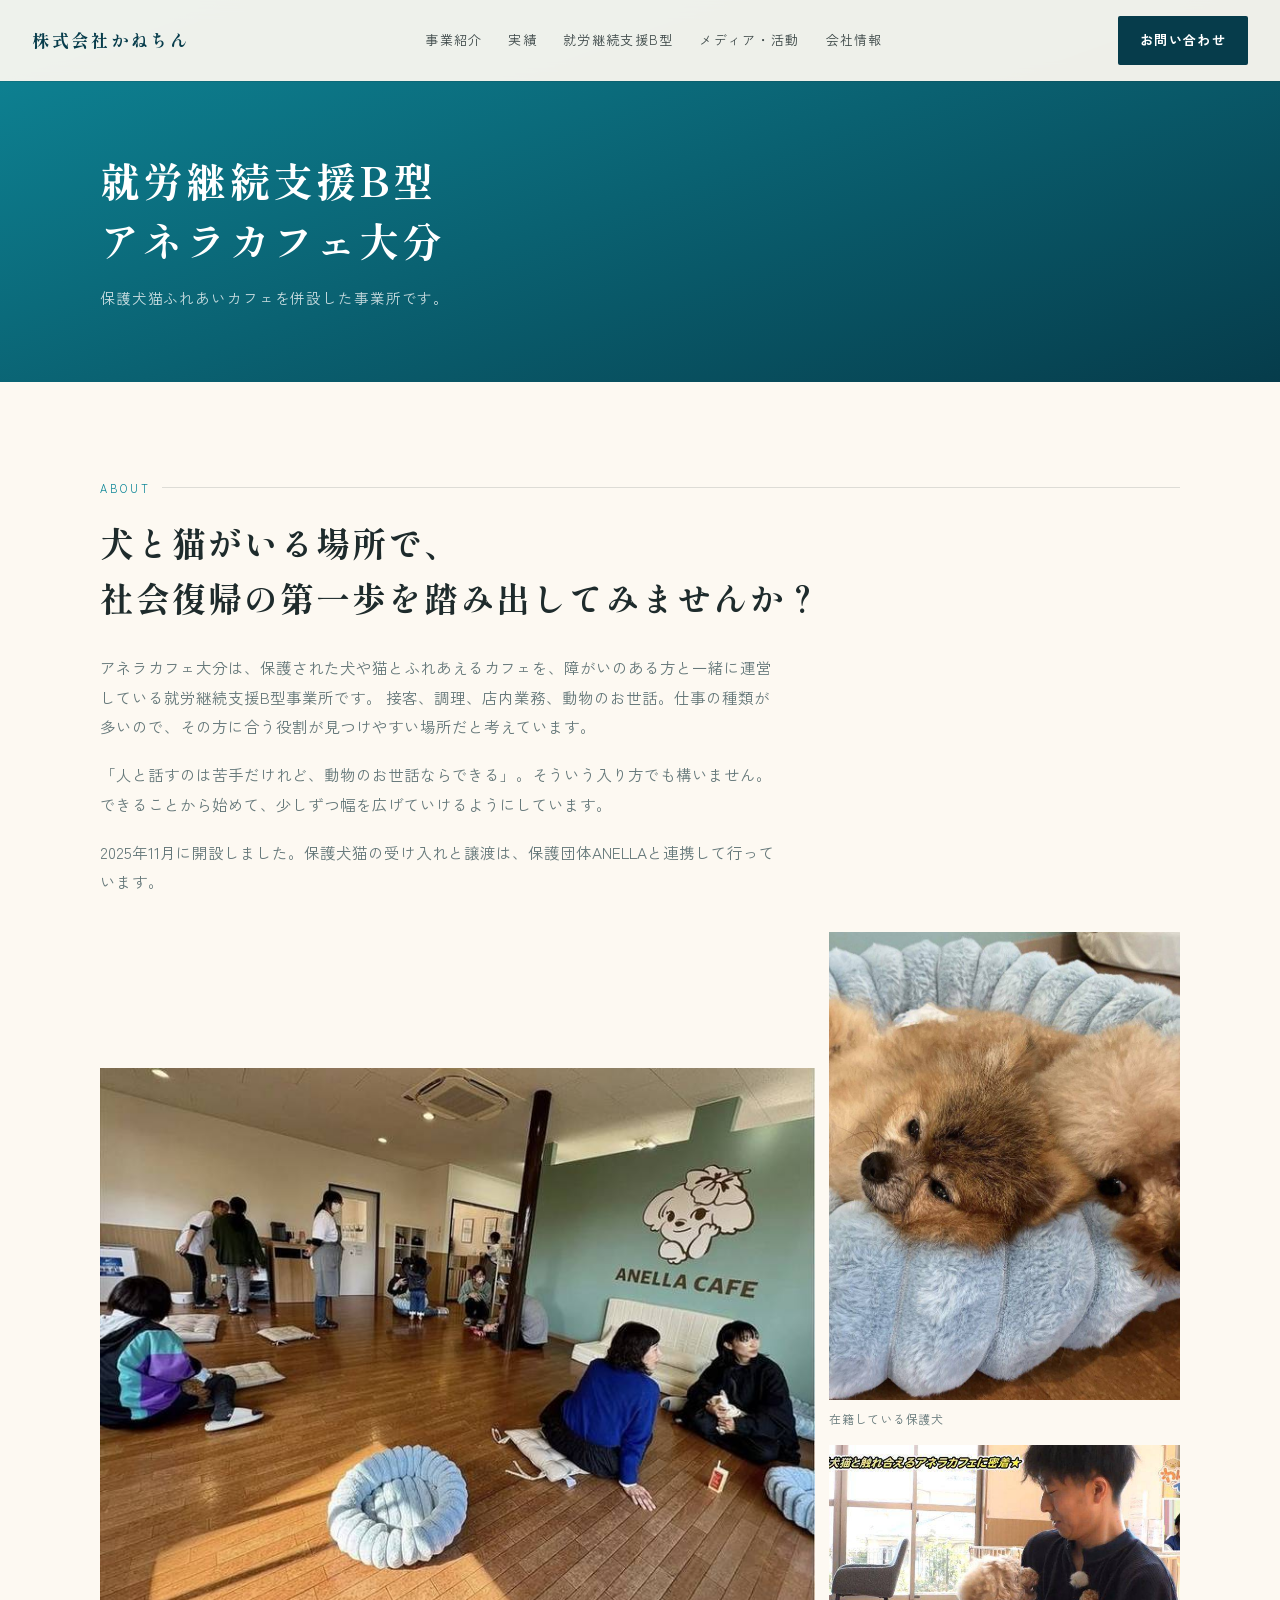
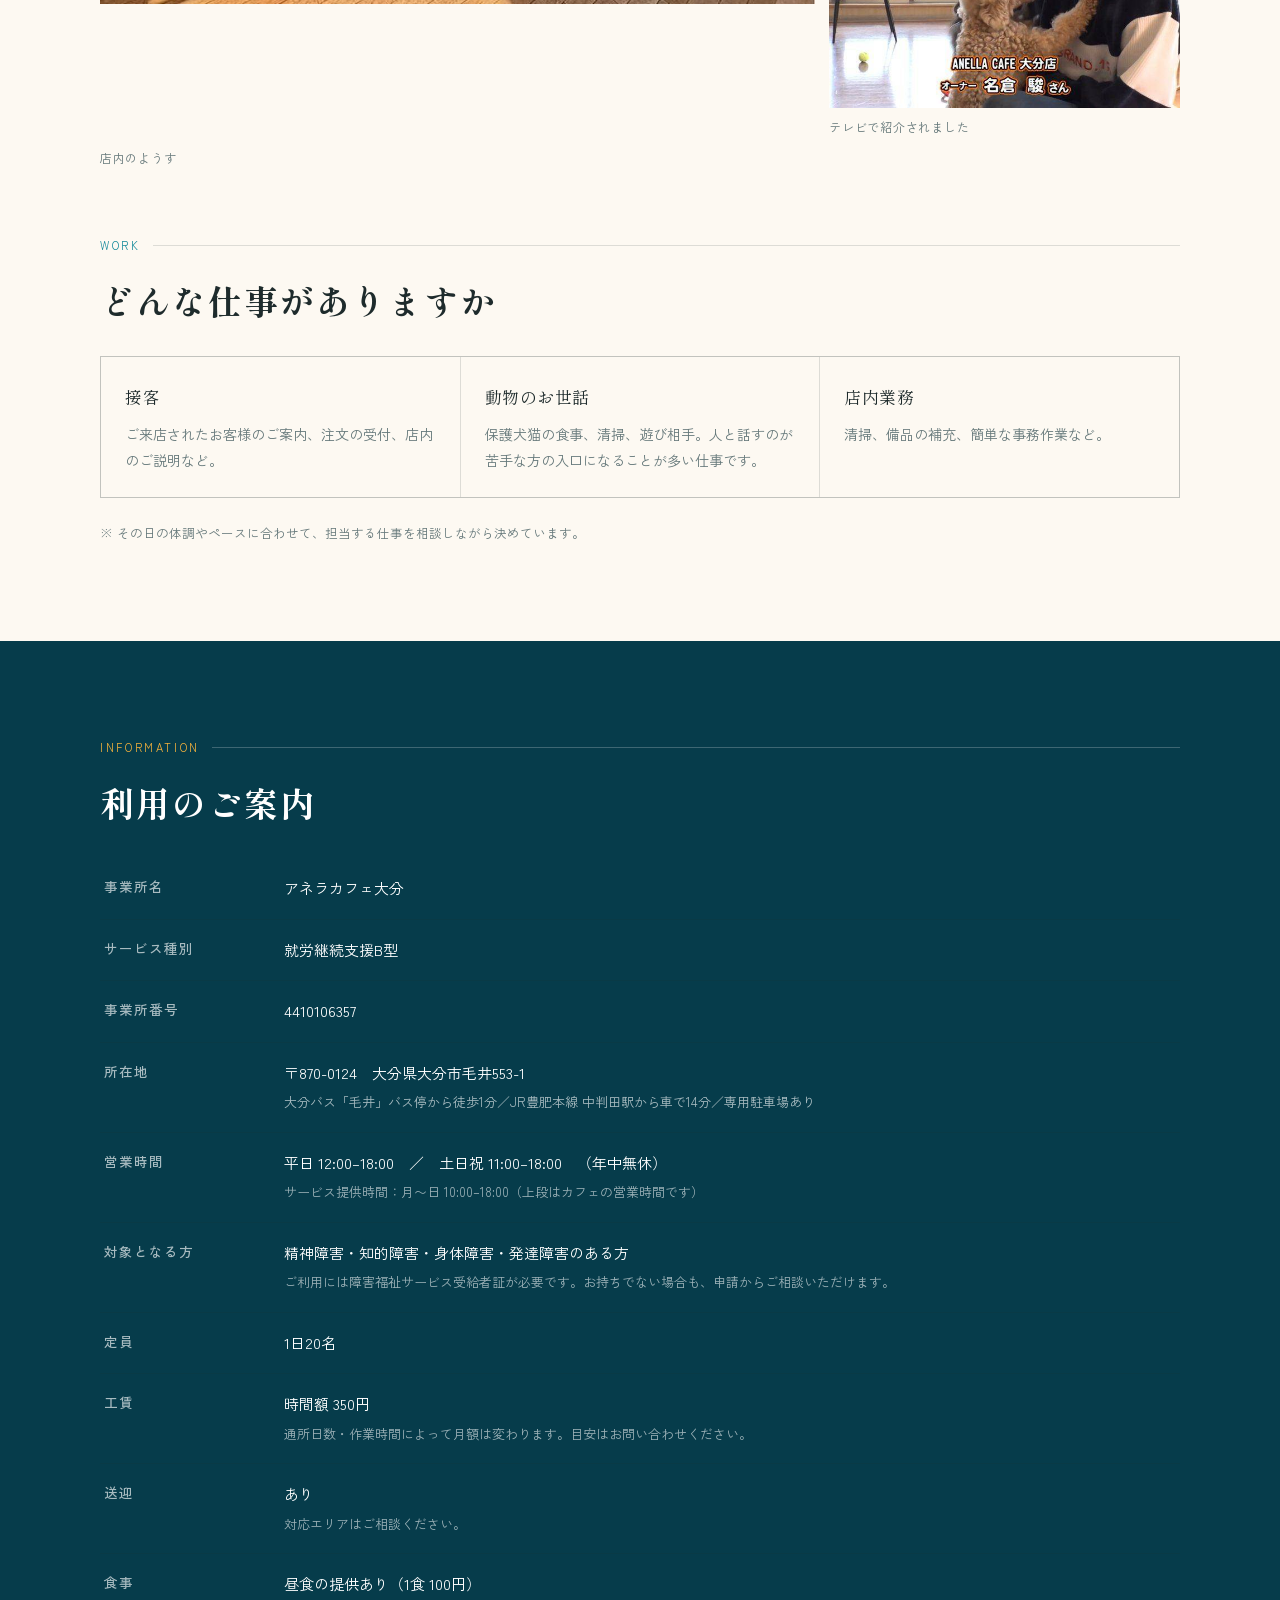
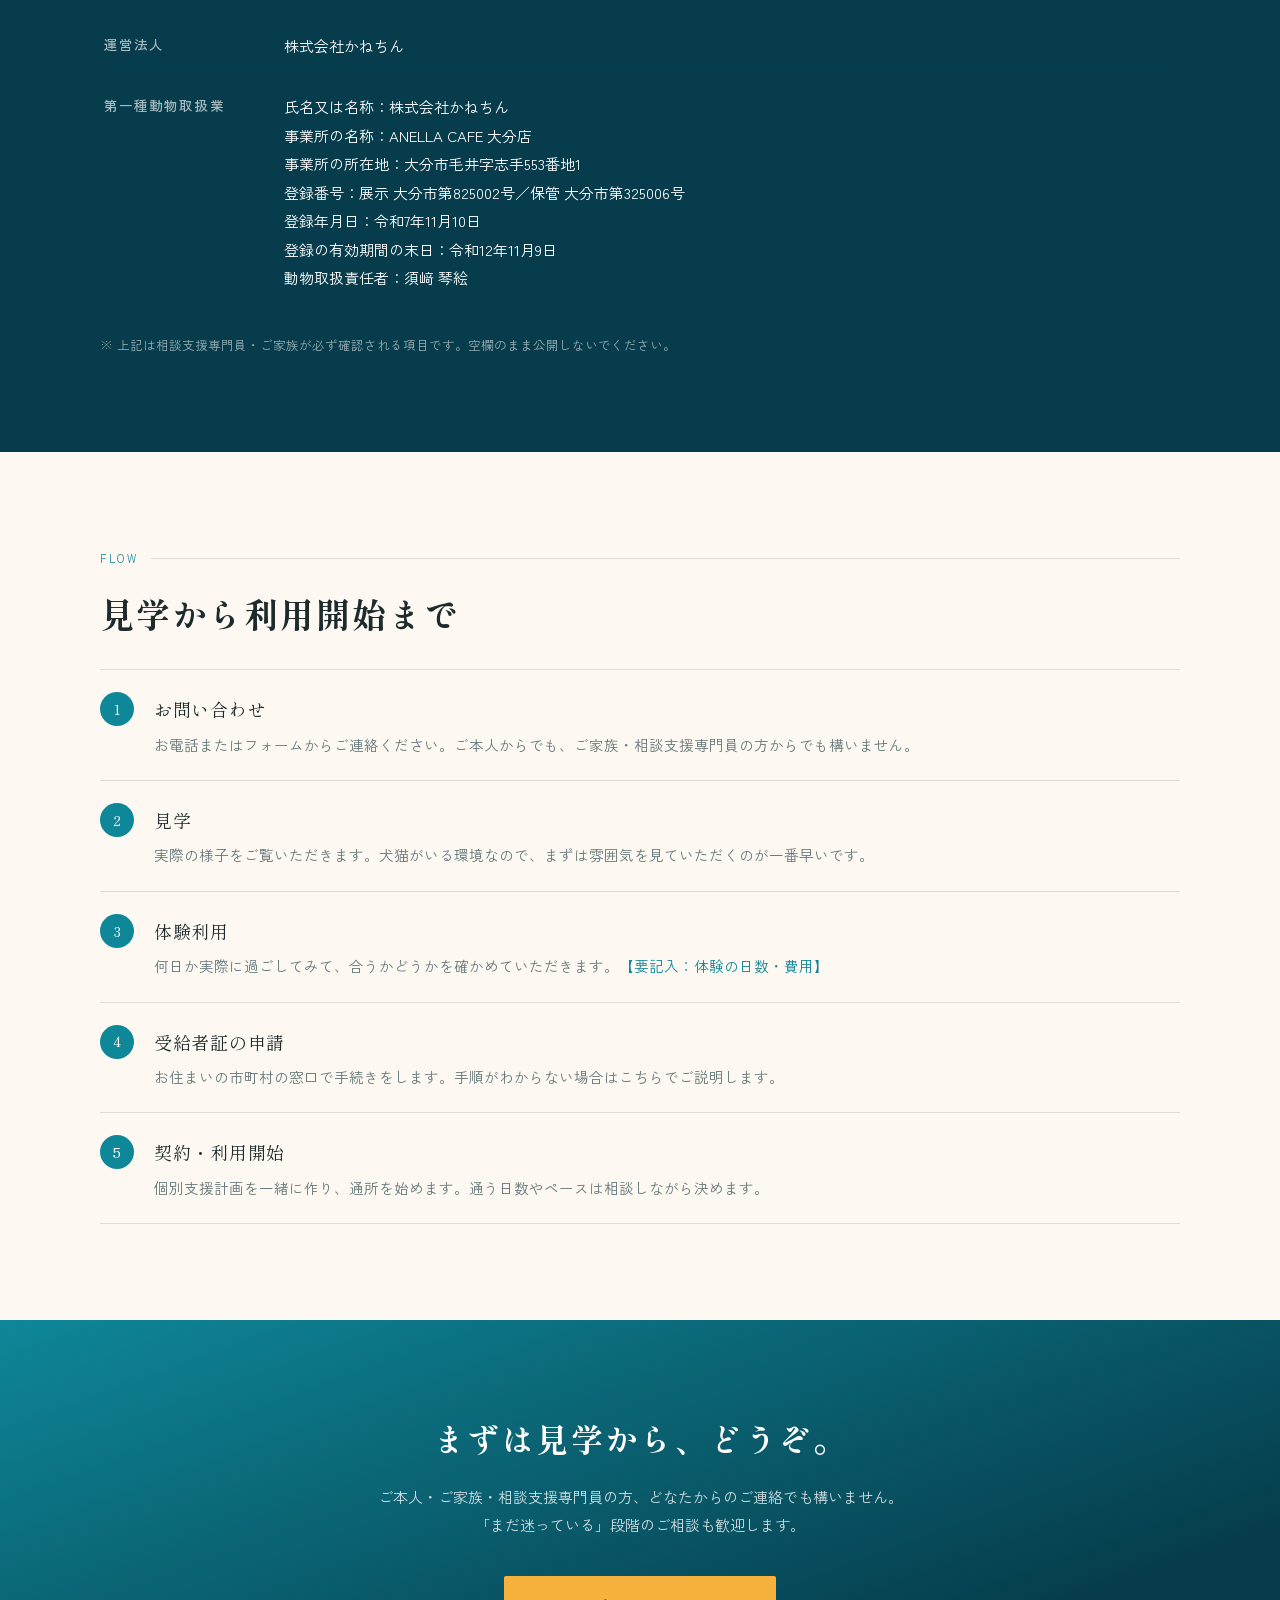
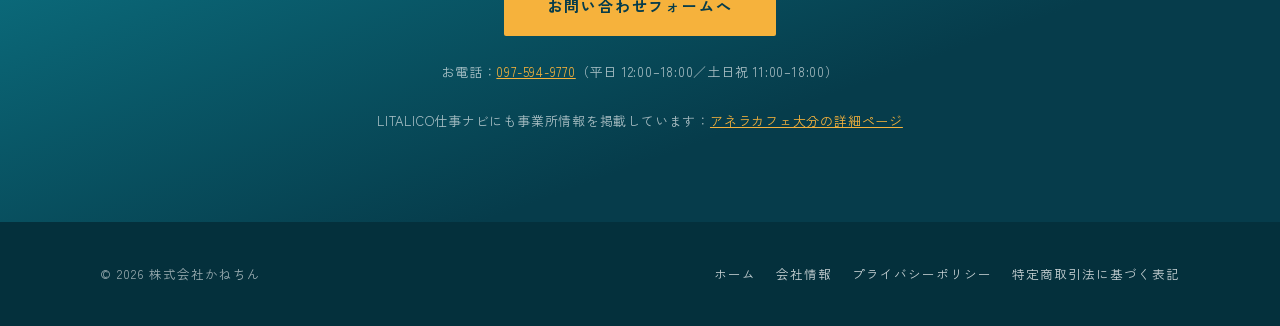
==== commit 0f6256f1: "就労継続支援B型：仕事内容から「調理・ドリンク」を削除 セルが4→3件になるため、グリッドも4カラムから3カラムに調整。" ====
--- a/b-gata.html
+++ b/b-gata.html
@@ -31,7 +31,7 @@
 .work__ttl{font-family:var(--mincho);font-size:17px;margin-bottom:8px;letter-spacing:.03em}
 .work__txt{font-size:14px;color:var(--gray);line-height:1.85}
 @media(min-width:720px){.work{grid-template-columns:repeat(2,1fr)}}
-@media(min-width:1000px){.work{grid-template-columns:repeat(4,1fr)}}
+@media(min-width:1000px){.work{grid-template-columns:repeat(3,1fr)}}
 </style>
 </head>
 <body>
@@ -107,10 +107,6 @@
         <p class="work__txt">ご来店されたお客様のご案内、注文の受付、店内のご説明など。</p>
       </div>
       <div class="work__cell">
-        <div class="work__ttl">調理・ドリンク</div>
-        <p class="work__txt">カフェメニューの準備、ドリンクの提供、洗い物など。</p>
-      </div>
-      <div class="work__cell">
         <div class="work__ttl">動物のお世話</div>
         <p class="work__txt">保護犬猫の食事、清掃、遊び相手。人と話すのが苦手な方の入口になることが多い仕事です。</p>
       </div>
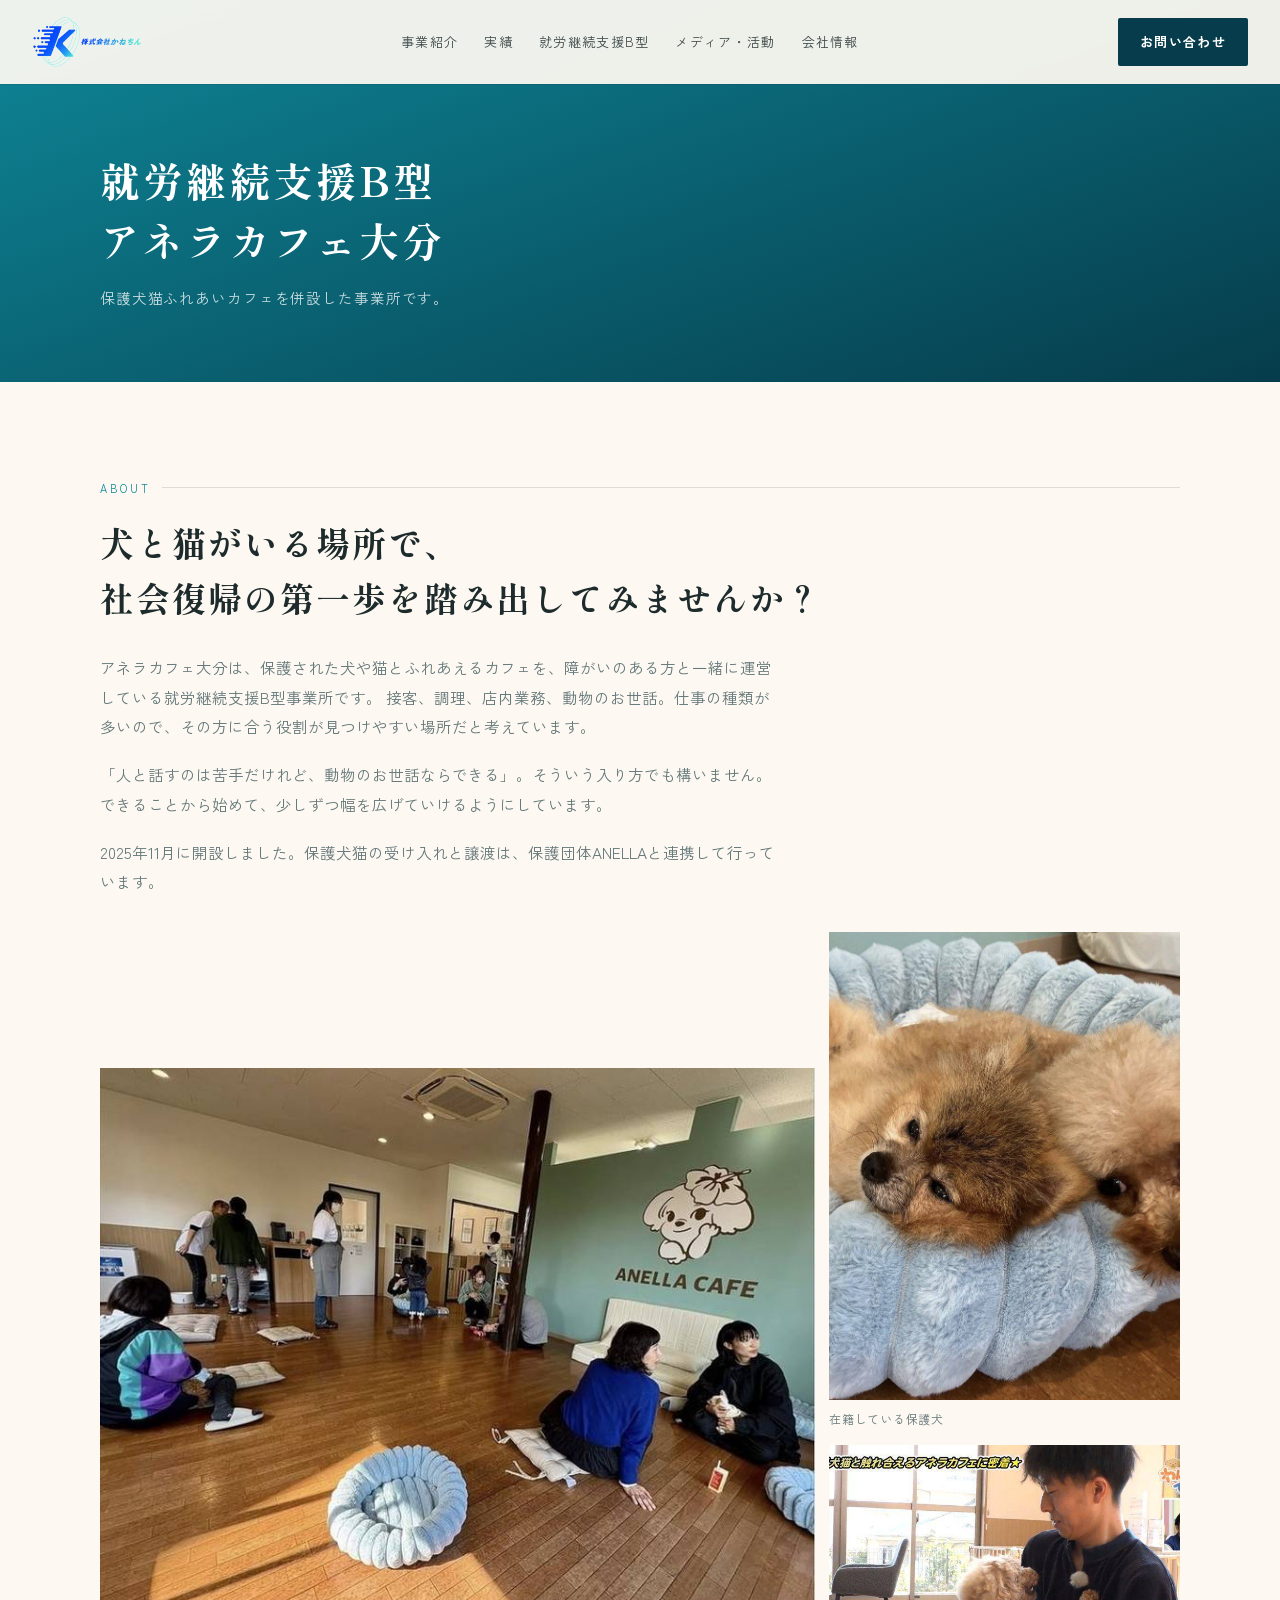
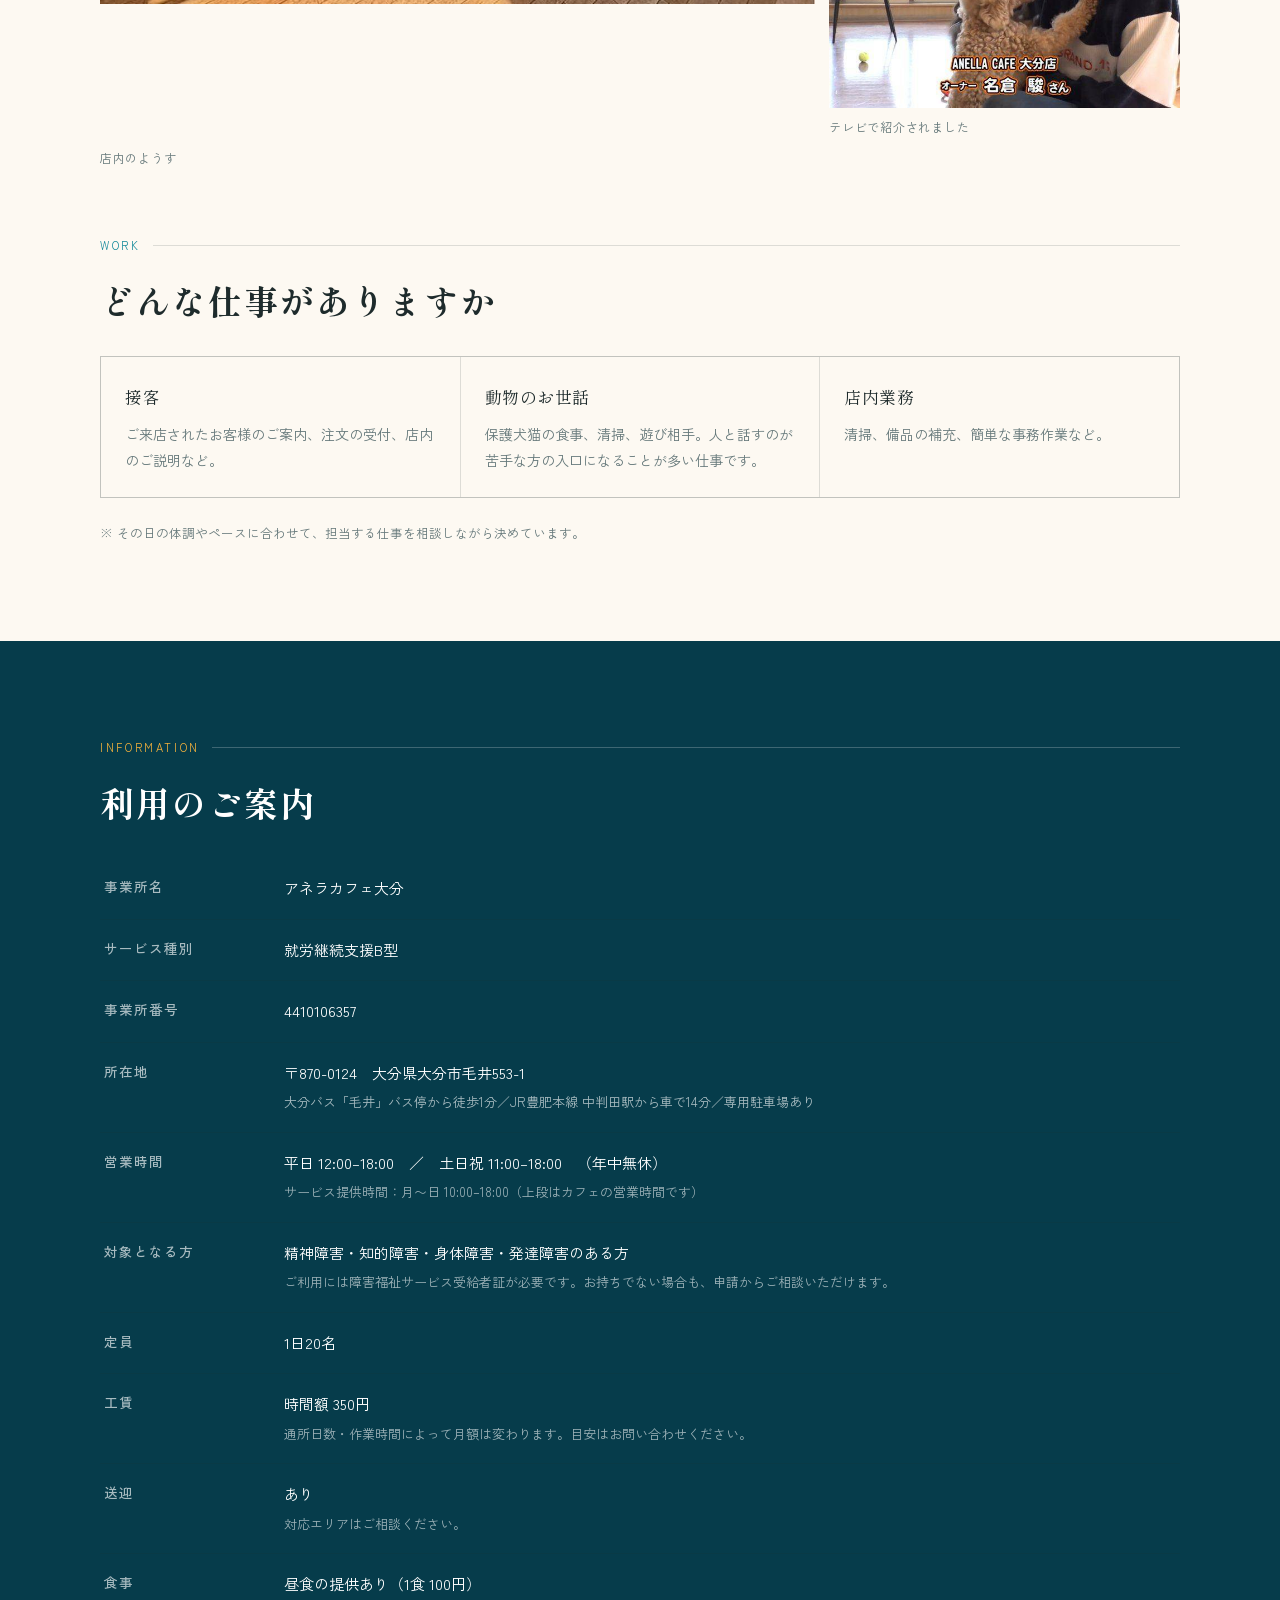
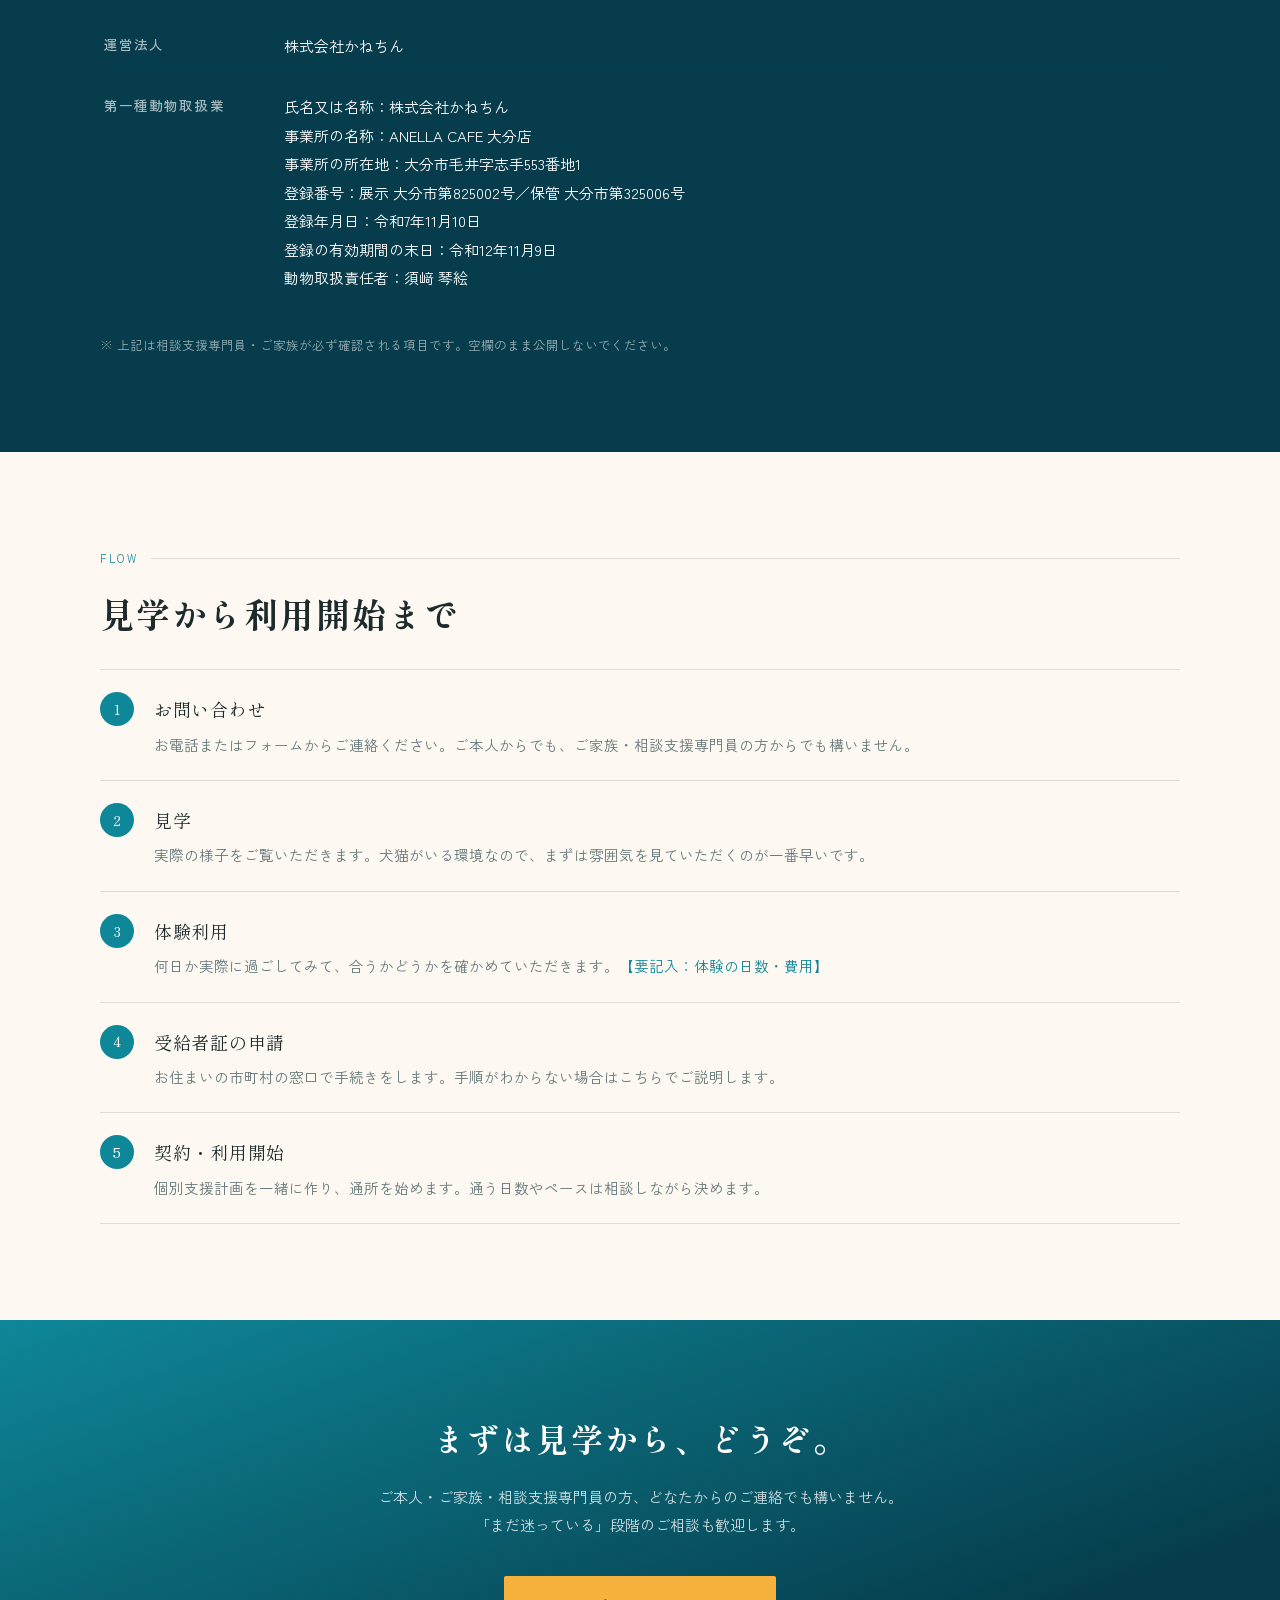
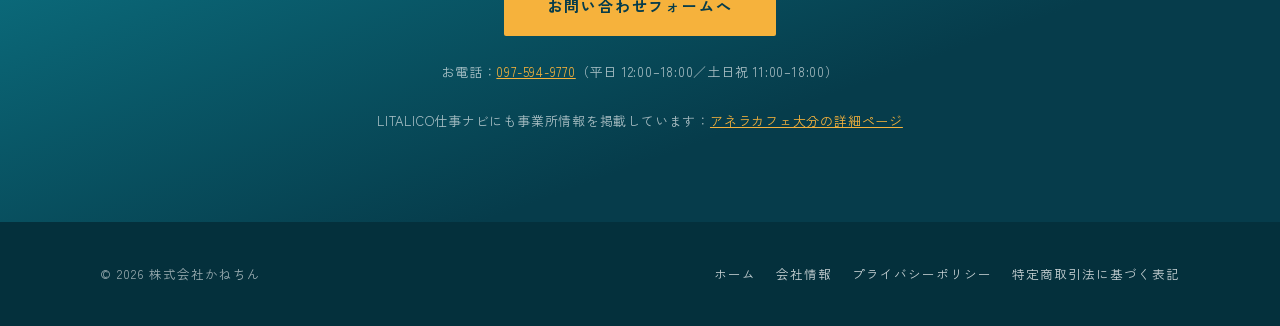
==== commit 562ddddc: "ヘッダーの社名テキストをロゴ画像に差し替え（全5ページ） 入稿PNG(1280x720/白背景)から以下を生成: - img/logo.png       白背景を透過にしたカラー版（明るい背景用） " ====
--- a/b-gata.html
+++ b/b-gata.html
@@ -38,10 +38,8 @@
 
 <header class="hdr hdr--sub" id="hdr">
   <a href="./index.html" class="hdr__logo">
-    <span class="hdr__logotext">株式会社かねちん</span>
-    <!-- ロゴ画像が用意できたら上の行を消して下の2行を有効にしてください
-    <img class="lg--light" src="./logo-white.svg" alt="株式会社かねちん">
-    <img class="lg--dark" src="./logo.svg" alt="株式会社かねちん"> -->
+    <img class="lg--light" src="./img/logo-white.png" alt="株式会社かねちん">
+    <img class="lg--dark" src="./img/logo.png" alt="株式会社かねちん">
   </a>
   <nav class="hdr__nav">
     <a href="./index.html#business">事業紹介</a>
--- a/style.css
+++ b/style.css
@@ -36,7 +36,8 @@
 }
 .hdr.is-solid{background:rgba(253,249,242,.94);box-shadow:0 1px 0 var(--line);backdrop-filter:blur(8px)}
 .hdr__logo{display:flex;align-items:center;gap:10px;font-family:var(--mincho);font-weight:700;font-size:17px;letter-spacing:.16em;color:#fff;transition:color .4s ease;text-decoration:none}
-.hdr__logo img{height:30px;width:auto}
+.hdr__logo img{height:52px;width:auto}
+@media(max-width:720px){.hdr__logo img{height:40px}}
 .hdr__logo .lg--light{display:block}
 .hdr__logo .lg--dark{display:none}
 .hdr.is-solid .hdr__logo,.hdr--sub .hdr__logo{color:var(--sea-deep)}
